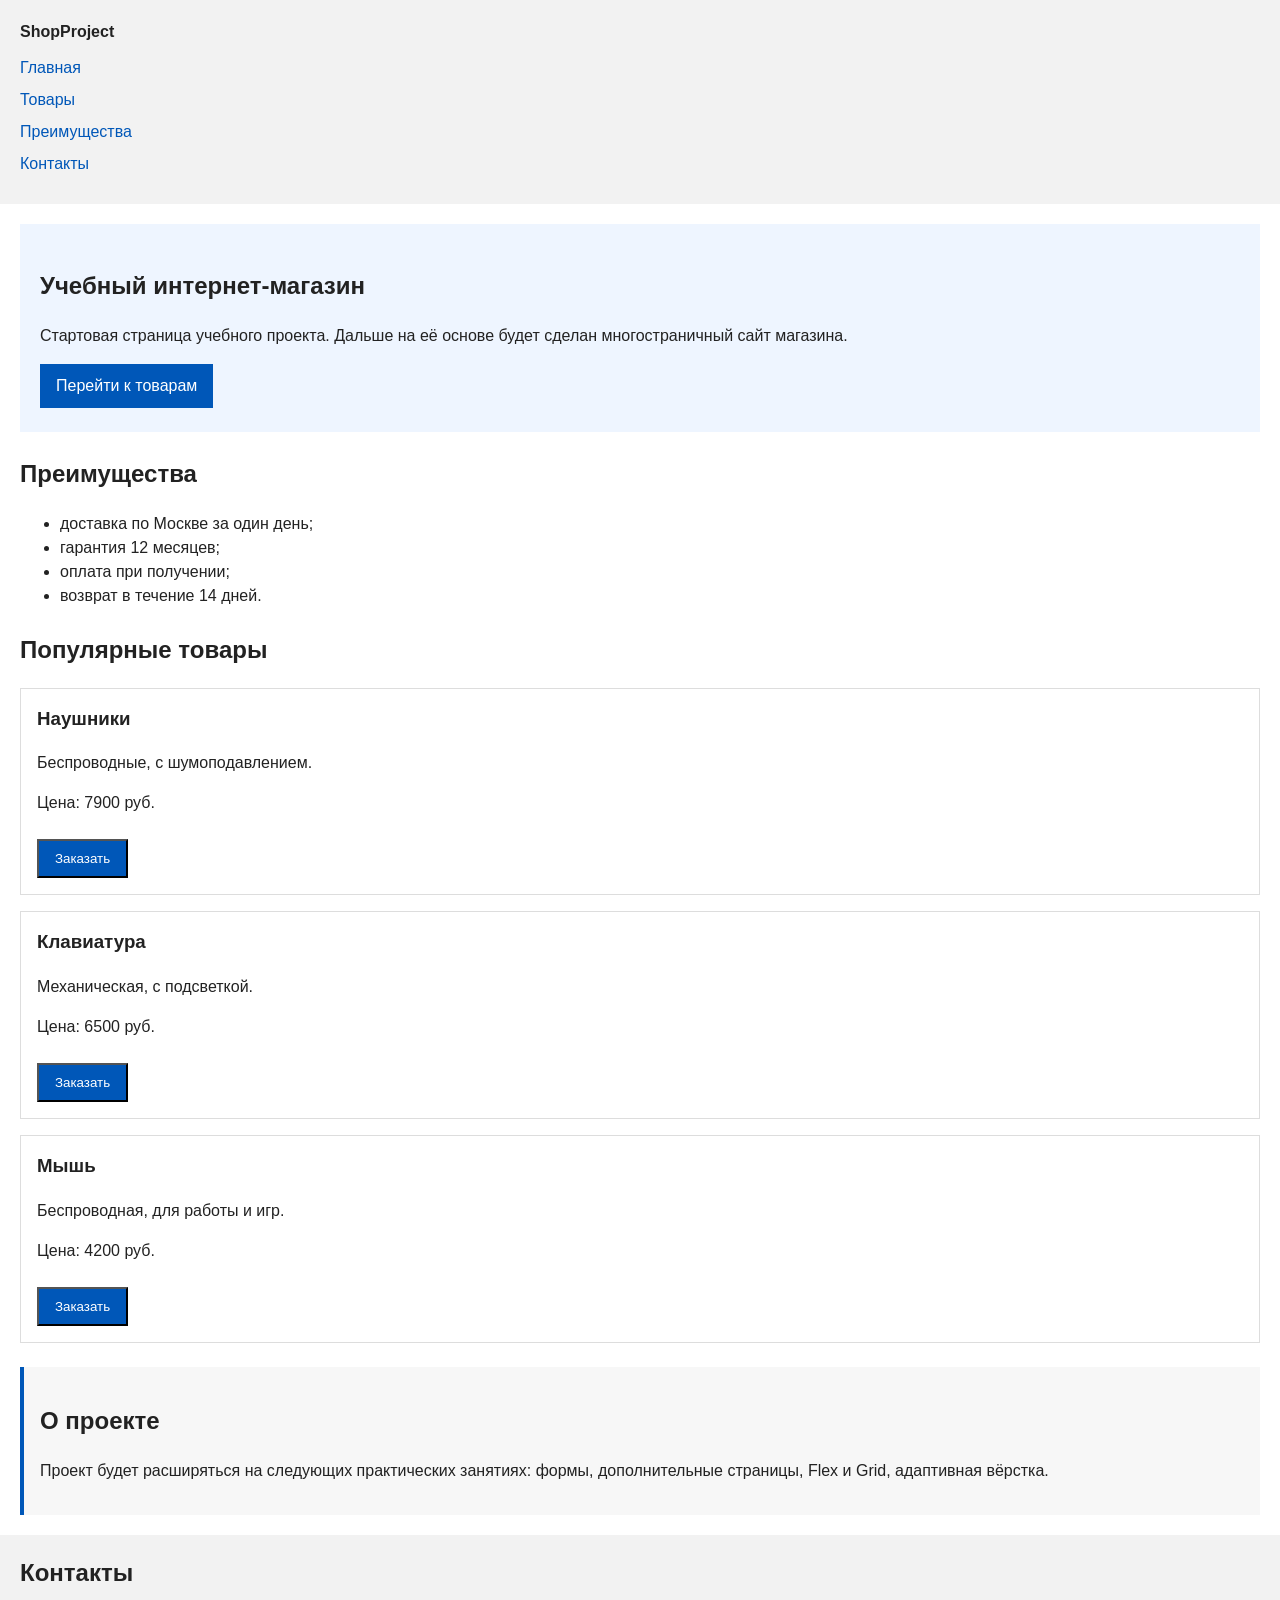
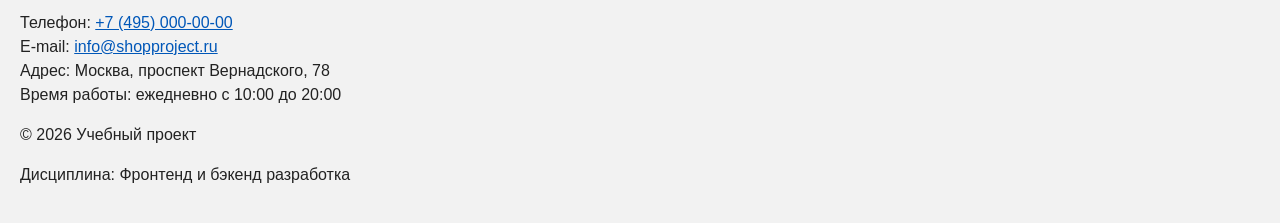
==== index.html @ 482c85f7 "feat: add contacts to footer" ====
<!DOCTYPE html>
<html lang="ru">
<head>
    <meta charset="UTF-8">
    <meta name="viewport" content="width=device-width, initial-scale=1.0">
    <title>Каталог товаров</title>
    <link rel="stylesheet" href="css/style.css">
    <script src="js/main.js" defer></script>
</head>
<body>
<header>
    <a class="logo" href="index.html">ShopProject</a>
    <nav>
        <ul class="nav-list">
            <li><a href="index.html">Главная</a></li>
            <li><a href="#popular">Товары</a></li>
            <li><a href="#advantages">Преимущества</a></li>
            <li><a href="#contacts">Контакты</a></li>
        </ul>
    </nav>
</header>

<main>
    <section class="hero">
        <h1>Учебный интернет-магазин</h1>
        <p>
            Стартовая страница учебного проекта. Дальше на её основе
            будет сделан многостраничный сайт магазина.
        </p>
        <a class="button" href="#popular">Перейти к товарам</a>
    </section>

    <section id="advantages">
        <h2>Преимущества</h2>
        <ul>
            <li>доставка по Москве за один день;</li>
            <li>гарантия 12 месяцев;</li>
            <li>оплата при получении;</li>
            <li>возврат в течение 14 дней.</li>
        </ul>
    </section>

    <section id="popular">
        <h2>Популярные товары</h2>

        <article class="product-card">
            <h3>Наушники</h3>
            <p>Беспроводные, с шумоподавлением.</p>
            <p>Цена: 7900 руб.</p>
            <button class="button product-card__button" type="button" data-product="Наушники">
                Заказать
            </button>
        </article>

        <article class="product-card">
            <h3>Клавиатура</h3>
            <p>Механическая, с подсветкой.</p>
            <p>Цена: 6500 руб.</p>
            <button class="button product-card__button" type="button" data-product="Клавиатура">
                Заказать
            </button>
        </article>

        <article class="product-card">
            <h3>Мышь</h3>
            <p>Беспроводная, для работы и игр.</p>
            <p>Цена: 4200 руб.</p>
            <button class="button product-card__button" type="button" data-product="Мышь">
                Заказать
            </button>
        </article>
    </section>

    <p class="success-message" id="success-message" hidden>
        Форма успешно отправлена!
    </p>

    <aside>
        <h2>О проекте</h2>
        <p>
            Проект будет расширяться на следующих практических занятиях:
            формы, дополнительные страницы, Flex и Grid, адаптивная вёрстка.
        </p>
    </aside>
</main>

<footer id="contacts">
    <h2>Контакты</h2>
    <ul class="contacts-list">
        <li>Телефон: <a href="tel:+74950000000">+7 (495) 000-00-00</a></li>
        <li>E-mail: <a href="mailto:info@shopproject.ru">info@shopproject.ru</a></li>
        <li>Адрес: Москва, проспект Вернадского, 78</li>
        <li>Время работы: ежедневно с 10:00 до 20:00</li>
    </ul>
    <p>&copy; 2026 Учебный проект</p>
    <p>Дисциплина: Фронтенд и бэкенд разработка</p>
</footer>

<dialog class="order-dialog" id="order-dialog" aria-labelledby="order-dialog-title">
    <h2 id="order-dialog-title">Оформление заявки</h2>
    <form class="order-form" id="order-form" action="#" method="post" novalidate>
        <input id="selected-product" name="selected-product" type="hidden">

        <div class="form-field">
            <label for="order-name">Имя</label>
            <input
                id="order-name"
                name="name"
                type="text"
                placeholder="Введите ваше имя"
                minlength="2"
                autocomplete="given-name"
                required
            >
        </div>

        <div class="form-field">
            <label for="order-email">E-mail</label>
            <input
                id="order-email"
                name="email"
                type="email"
                placeholder="example@mail.ru"
                autocomplete="email"
                required
            >
        </div>

        <div class="form-field">
            <label for="order-phone">Телефон</label>
            <input
                id="order-phone"
                name="phone"
                type="tel"
                inputmode="tel"
                placeholder="+7 (900) 000-00-00"
                pattern="^\+7 \(\d{3}\) \d{3}-\d{2}-\d{2}$"
                required
            >
            <small>Формат: +7 (900) 000-00-00</small>
        </div>

        <div class="form-field">
            <label for="order-date">Дата связи</label>
            <input id="order-date" name="date" type="date">
        </div>

        <div class="form-field">
            <label for="order-topic">Тема заявки</label>
            <select id="order-topic" name="topic" required>
                <option value="">Выберите тему</option>
                <option value="product">Заказ товара</option>
                <option value="consultation">Консультация</option>
                <option value="delivery">Доставка</option>
            </select>
        </div>

        <div class="form-field">
            <label for="order-comment">Комментарий</label>
            <textarea
                id="order-comment"
                name="comment"
                rows="4"
                placeholder="Укажите дополнительную информацию"
            ></textarea>
        </div>

        <div class="form-field form-field--checkbox">
            <label>
                <input id="order-agreement" name="agreement" type="checkbox" required>
                Я согласен на обработку данных
            </label>
        </div>

        <div class="form-actions">
            <button type="button" id="close-order-dialog">Закрыть</button>
            <button type="submit">Отправить заявку</button>
        </div>
    </form>
</dialog>
</body>
</html>
---- css/style.css ----
* {
    box-sizing: border-box;
}

body {
    margin: 0;
    font-family: Arial, sans-serif;
    line-height: 1.5;
    color: #222222;
}

header,
main,
footer {
    padding: 20px;
}

header {
    background-color: #f2f2f2;
}

footer {
    background-color: #f2f2f2;
}

.logo {
    font-weight: bold;
    text-decoration: none;
    color: #222222;
}

.nav-list {
    margin: 12px 0 0;
    padding: 0;
    list-style: none;
}

.nav-list li {
    margin-bottom: 8px;
}

.nav-list a {
    color: #0057b8;
    text-decoration: none;
}

.nav-list a:hover {
    text-decoration: underline;
}

.hero {
    margin-bottom: 24px;
    padding: 24px 20px;
    background-color: #eef5ff;
}

section {
    margin-bottom: 24px;
}

section h2 {
    margin-top: 0;
}

.product-card {
    margin-bottom: 16px;
    padding: 16px;
    border: 1px solid #dddddd;
}

.product-card h3 {
    margin-top: 0;
}

.button {
    display: inline-block;
    padding: 10px 16px;
    color: #ffffff;
    background-color: #0057b8;
    text-decoration: none;
}

.button:hover {
    background-color: #003f86;
}

aside {
    padding: 16px;
    border-left: 4px solid #0057b8;
    background-color: #f7f7f7;
}

.product-card__button {
    margin-top: 8px;
}

.order-dialog {
    width: min(100% - 32px, 560px);
    padding: 24px;
    border: none;
}

.order-dialog h2 {
    margin-top: 0;
}

.order-dialog::backdrop {
    background-color: rgba(0, 0, 0, 0.5);
}

.form-field {
    margin-bottom: 16px;
}

.form-field label {
    display: block;
    margin-bottom: 6px;
}

.form-field input,
.form-field select,
.form-field textarea {
    width: 100%;
    padding: 10px 12px;
    border: 1px solid #cccccc;
    font: inherit;
}

.form-field input[type="checkbox"] {
    width: auto;
}

.form-field small {
    display: block;
    margin-top: 4px;
    color: #666666;
}

.form-field input:focus-visible,
.form-field select:focus-visible,
.form-field textarea:focus-visible,
.form-actions button:focus-visible {
    outline: 2px solid #0057b8;
    outline-offset: 2px;
}

[aria-invalid="true"] {
    border-color: #b00020;
}

.form-actions {
    display: flex;
    gap: 12px;
    margin-top: 20px;
}

.form-actions button {
    padding: 10px 16px;
    font: inherit;
}

.success-message {
    margin-bottom: 24px;
    padding: 16px;
    border-left: 4px solid #168a2f;
    background-color: #eefaf0;
}

footer h2 {
    margin-top: 0;
}

.contacts-list {
    margin: 0 0 16px;
    padding: 0;
    list-style: none;
}

.contacts-list a {
    color: #0057b8;
}
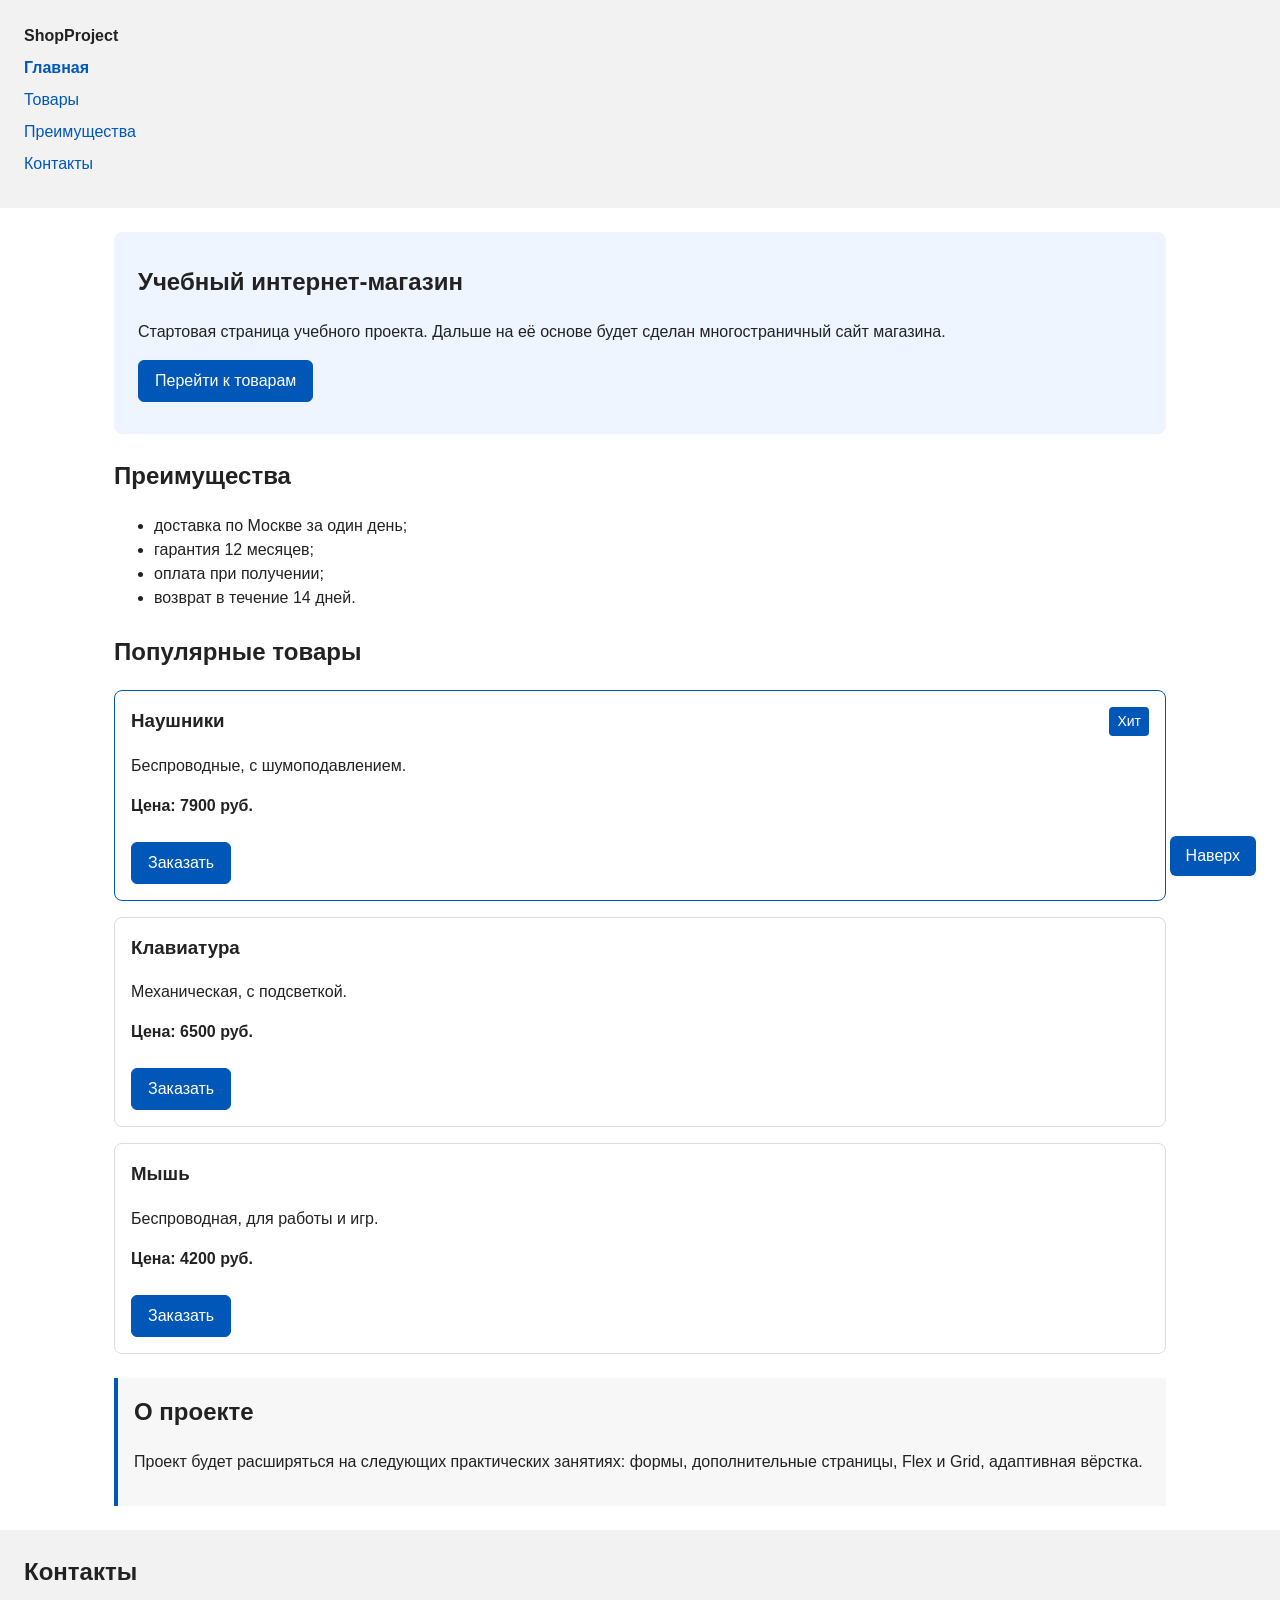
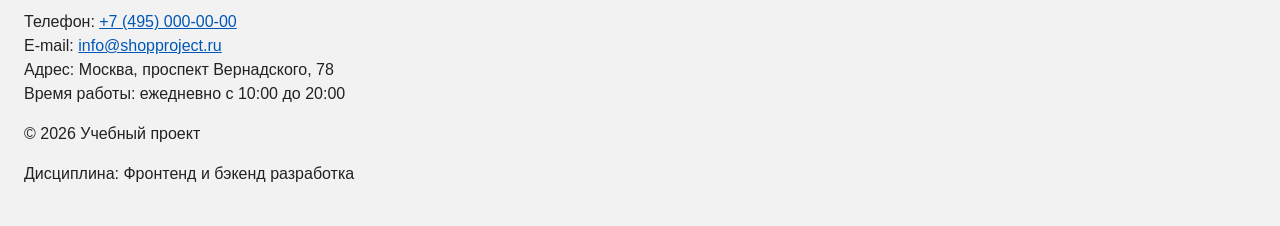
==== commit 7a2656a8: "feat: apply BEM naming and positioning" ====
--- a/index.html
+++ b/index.html
@@ -7,64 +7,67 @@
     <link rel="stylesheet" href="css/style.css">
     <script src="js/main.js" defer></script>
 </head>
-<body>
-<header>
-    <a class="logo" href="index.html">ShopProject</a>
-    <nav>
-        <ul class="nav-list">
-            <li><a href="index.html">Главная</a></li>
-            <li><a href="#popular">Товары</a></li>
-            <li><a href="#advantages">Преимущества</a></li>
-            <li><a href="#contacts">Контакты</a></li>
+<body id="top">
+<header class="site-header">
+    <a class="site-header__logo" href="index.html">ShopProject</a>
+    <nav class="site-nav" aria-label="Основная навигация">
+        <ul class="site-nav__list">
+            <li class="site-nav__item">
+                <a class="site-nav__link site-nav__link--active" href="index.html">Главная</a>
+            </li>
+            <li class="site-nav__item"><a class="site-nav__link" href="#popular">Товары</a></li>
+            <li class="site-nav__item"><a class="site-nav__link" href="#advantages">Преимущества</a></li>
+            <li class="site-nav__item"><a class="site-nav__link" href="#contacts">Контакты</a></li>
         </ul>
     </nav>
 </header>
 
-<main>
+<main class="page">
     <section class="hero">
-        <h1>Учебный интернет-магазин</h1>
-        <p>
+        <h1 class="hero__title">Учебный интернет-магазин</h1>
+        <p class="hero__text">
             Стартовая страница учебного проекта. Дальше на её основе
             будет сделан многостраничный сайт магазина.
         </p>
-        <a class="button" href="#popular">Перейти к товарам</a>
+        <a class="button hero__button" href="#popular">Перейти к товарам</a>
     </section>
 
-    <section id="advantages">
-        <h2>Преимущества</h2>
-        <ul>
-            <li>доставка по Москве за один день;</li>
-            <li>гарантия 12 месяцев;</li>
-            <li>оплата при получении;</li>
-            <li>возврат в течение 14 дней.</li>
+    <section class="advantages" id="advantages">
+        <h2 class="advantages__title">Преимущества</h2>
+        <ul class="advantages__list">
+            <li class="advantages__item">доставка по Москве за один день;</li>
+            <li class="advantages__item">гарантия 12 месяцев;</li>
+            <li class="advantages__item">оплата при получении;</li>
+            <li class="advantages__item">возврат в течение 14 дней.</li>
         </ul>
     </section>
 
-    <section id="popular">
-        <h2>Популярные товары</h2>
+    <section class="products" id="popular">
+        <h2 class="products__title">Популярные товары</h2>
 
-        <article class="product-card">
-            <h3>Наушники</h3>
-            <p>Беспроводные, с шумоподавлением.</p>
-            <p>Цена: 7900 руб.</p>
+        <article class="product-card product-card--hit">
+            <span class="product-card__badge">Хит</span>
+            <h3 class="product-card__title">Наушники</h3>
+            <p class="product-card__description">Беспроводные, с шумоподавлением.</p>
+            <p class="product-card__price">Цена: 7900 руб.</p>
             <button class="button product-card__button" type="button" data-product="Наушники">
                 Заказать
             </button>
         </article>
 
         <article class="product-card">
-            <h3>Клавиатура</h3>
-            <p>Механическая, с подсветкой.</p>
-            <p>Цена: 6500 руб.</p>
+            <h3 class="product-card__title">Клавиатура</h3>
+            <p class="product-card__description">Механическая, с подсветкой.</p>
+            <p class="product-card__price">Цена: 6500 руб.</p>
             <button class="button product-card__button" type="button" data-product="Клавиатура">
                 Заказать
             </button>
         </article>
 
         <article class="product-card">
-            <h3>Мышь</h3>
-            <p>Беспроводная, для работы и игр.</p>
-            <p>Цена: 4200 руб.</p>
+            <h3 class="product-card__title">Мышь</h3>
+            <p class="product-card__description">Беспроводная, для работы и игр.</p>
+            <p class="product-card__price">Цена: 4200 руб.</p>
             <button class="button product-card__button" type="button" data-product="Мышь">
                 Заказать
             </button>
@@ -75,35 +78,38 @@
         Форма успешно отправлена!
     </p>
 
-    <aside>
-        <h2>О проекте</h2>
-        <p>
+    <aside class="about">
+        <h2 class="about__title">О проекте</h2>
+        <p class="about__text">
             Проект будет расширяться на следующих практических занятиях:
             формы, дополнительные страницы, Flex и Grid, адаптивная вёрстка.
         </p>
     </aside>
 </main>
 
-<footer id="contacts">
-    <h2>Контакты</h2>
-    <ul class="contacts-list">
-        <li>Телефон: <a href="tel:+74950000000">+7 (495) 000-00-00</a></li>
-        <li>E-mail: <a href="mailto:info@shopproject.ru">info@shopproject.ru</a></li>
-        <li>Адрес: Москва, проспект Вернадского, 78</li>
-        <li>Время работы: ежедневно с 10:00 до 20:00</li>
+<footer class="site-footer" id="contacts">
+    <h2 class="site-footer__title">Контакты</h2>
+    <ul class="contacts">
+        <li class="contacts__item">Телефон: <a class="contacts__link" href="tel:+74950000000">+7 (495) 000-00-00</a></li>
+        <li class="contacts__item">E-mail: <a class="contacts__link" href="mailto:info@shopproject.ru">info@shopproject.ru</a></li>
+        <li class="contacts__item">Адрес: Москва, проспект Вернадского, 78</li>
+        <li class="contacts__item">Время работы: ежедневно с 10:00 до 20:00</li>
     </ul>
-    <p>&copy; 2026 Учебный проект</p>
-    <p>Дисциплина: Фронтенд и бэкенд разработка</p>
+    <p class="site-footer__text">&copy; 2026 Учебный проект</p>
+    <p class="site-footer__text">Дисциплина: Фронтенд и бэкенд разработка</p>
 </footer>
 
+<a class="scroll-top" href="#top" title="Наверх">Наверх</a>
+
 <dialog class="order-dialog" id="order-dialog" aria-labelledby="order-dialog-title">
-    <h2 id="order-dialog-title">Оформление заявки</h2>
+    <h2 class="order-dialog__title" id="order-dialog-title">Оформление заявки</h2>
     <form class="order-form" id="order-form" action="#" method="post" novalidate>
         <input id="selected-product" name="selected-product" type="hidden">
 
-        <div class="form-field">
-            <label for="order-name">Имя</label>
+        <div class="order-form__field">
+            <label class="order-form__label" for="order-name">Имя</label>
             <input
+                class="order-form__input"
                 id="order-name"
                 name="name"
                 type="text"
@@ -114,9 +120,10 @@
             >
         </div>
 
-        <div class="form-field">
-            <label for="order-email">E-mail</label>
+        <div class="order-form__field">
+            <label class="order-form__label" for="order-email">E-mail</label>
             <input
+                class="order-form__input"
                 id="order-email"
                 name="email"
                 type="email"
@@ -126,9 +133,10 @@
             >
         </div>
 
-        <div class="form-field">
-            <label for="order-phone">Телефон</label>
+        <div class="order-form__field">
+            <label class="order-form__label" for="order-phone">Телефон</label>
             <input
+                class="order-form__input"
                 id="order-phone"
                 name="phone"
                 type="tel"
@@ -137,17 +145,17 @@
                 pattern="^\+7 \(\d{3}\) \d{3}-\d{2}-\d{2}$"
                 required
             >
-            <small>Формат: +7 (900) 000-00-00</small>
+            <small class="order-form__hint">Формат: +7 (900) 000-00-00</small>
         </div>
 
-        <div class="form-field">
-            <label for="order-date">Дата связи</label>
-            <input id="order-date" name="date" type="date">
+        <div class="order-form__field">
+            <label class="order-form__label" for="order-date">Дата связи</label>
+            <input class="order-form__input" id="order-date" name="date" type="date">
         </div>
 
-        <div class="form-field">
-            <label for="order-topic">Тема заявки</label>
-            <select id="order-topic" name="topic" required>
+        <div class="order-form__field">
+            <label class="order-form__label" for="order-topic">Тема заявки</label>
+            <select class="order-form__select" id="order-topic" name="topic" required>
                 <option value="">Выберите тему</option>
                 <option value="product">Заказ товара</option>
                 <option value="consultation">Консультация</option>
@@ -155,9 +163,10 @@
             </select>
         </div>
 
-        <div class="form-field">
-            <label for="order-comment">Комментарий</label>
+        <div class="order-form__field">
+            <label class="order-form__label" for="order-comment">Комментарий</label>
             <textarea
+                class="order-form__textarea"
                 id="order-comment"
                 name="comment"
                 rows="4"
@@ -165,16 +174,16 @@
             ></textarea>
         </div>
 
-        <div class="form-field form-field--checkbox">
-            <label>
-                <input id="order-agreement" name="agreement" type="checkbox" required>
+        <div class="order-form__field order-form__field--checkbox">
+            <label class="order-form__label">
+                <input class="order-form__checkbox" id="order-agreement" name="agreement" type="checkbox" required>
                 Я согласен на обработку данных
             </label>
         </div>
 
-        <div class="form-actions">
-            <button type="button" id="close-order-dialog">Закрыть</button>
-            <button type="submit">Отправить заявку</button>
+        <div class="order-form__actions">
+            <button class="button button--secondary" type="button" id="close-order-dialog">Закрыть</button>
+            <button class="button" type="submit">Отправить заявку</button>
         </div>
     </form>
 </dialog>
--- a/css/style.css
+++ b/css/style.css
@@ -1,3 +1,40 @@
+/* ===============================
+   1. Переменные проекта
+   =============================== */
+:root {
+    --color-bg: #ffffff;
+    --color-text: #222222;
+    --color-muted: #666666;
+    --color-primary: #0057b8;
+    --color-primary-dark: #003f86;
+    --color-border: #cccccc;
+    --color-border-light: #dddddd;
+    --color-surface: #f2f2f2;
+    --color-surface-alt: #f7f7f7;
+    --color-surface-accent: #eef5ff;
+    --color-danger: #b00020;
+    --color-success: #168a2f;
+    --color-success-bg: #eefaf0;
+    --color-white: #ffffff;
+
+    --space-xs: 4px;
+    --space-sm: 8px;
+    --space-md: 16px;
+    --space-lg: 24px;
+    --space-xl: 32px;
+
+    --radius-sm: 4px;
+    --radius-md: 6px;
+    --radius-lg: 8px;
+
+    --container-width: 1100px;
+    --z-badge: 1;
+    --z-scroll-top: 10;
+}
+
+/* ===============================
+   2. Базовые стили
+   =============================== */
 * {
     box-sizing: border-box;
 }
@@ -6,101 +43,228 @@
     margin: 0;
     font-family: Arial, sans-serif;
     line-height: 1.5;
-    color: #222222;
-}
-
-header,
-main,
-footer {
-    padding: 20px;
-}
-
-header {
-    background-color: #f2f2f2;
-}
-
-footer {
-    background-color: #f2f2f2;
-}
-
-.logo {
+    color: var(--color-text);
+    background-color: var(--color-bg);
+}
+
+a {
+    color: var(--color-primary);
+}
+
+a:hover {
+    color: var(--color-primary-dark);
+}
+
+a:focus-visible,
+button:focus-visible {
+    outline: 2px solid var(--color-primary);
+    outline-offset: 3px;
+}
+
+/* ===============================
+   3. Кнопки
+   =============================== */
+.button {
+    display: inline-block;
+    padding: var(--space-sm) var(--space-md);
+    color: var(--color-white);
+    background-color: var(--color-primary);
+    border: 1px solid var(--color-primary);
+    border-radius: var(--radius-md);
+    font: inherit;
+    text-decoration: none;
+    cursor: pointer;
+}
+
+.button:hover {
+    color: var(--color-white);
+    background-color: var(--color-primary-dark);
+    border-color: var(--color-primary-dark);
+}
+
+.button:disabled,
+.button--disabled {
+    opacity: 0.6;
+    cursor: not-allowed;
+}
+
+.button--secondary {
+    color: var(--color-text);
+    background-color: var(--color-white);
+    border-color: var(--color-border);
+}
+
+.button--secondary:hover {
+    color: var(--color-text);
+    background-color: var(--color-surface);
+    border-color: var(--color-primary);
+}
+
+/* ===============================
+   4. Шапка и навигация
+   =============================== */
+.site-header {
+    padding: var(--space-lg);
+    background-color: var(--color-surface);
+}
+
+.site-header__logo {
     font-weight: bold;
     text-decoration: none;
-    color: #222222;
-}
-
-.nav-list {
-    margin: 12px 0 0;
+    color: var(--color-text);
+}
+
+.site-nav__list {
+    margin: var(--space-sm) 0 0;
     padding: 0;
     list-style: none;
 }
 
-.nav-list li {
-    margin-bottom: 8px;
-}
-
-.nav-list a {
-    color: #0057b8;
+.site-nav__item {
+    margin-bottom: var(--space-sm);
+}
+
+.site-nav__link {
     text-decoration: none;
 }
 
-.nav-list a:hover {
+.site-nav__link:hover {
     text-decoration: underline;
 }
 
+.site-nav__link--active {
+    font-weight: bold;
+}
+
+/* ===============================
+   5. Основное содержимое
+   =============================== */
+.page {
+    max-width: var(--container-width);
+    margin: 0 auto;
+    padding: var(--space-lg);
+}
+
 .hero {
-    margin-bottom: 24px;
-    padding: 24px 20px;
-    background-color: #eef5ff;
-}
-
-section {
-    margin-bottom: 24px;
-}
-
-section h2 {
-    margin-top: 0;
-}
-
+    margin-bottom: var(--space-lg);
+    padding: var(--space-xl) var(--space-lg);
+    background-color: var(--color-surface-accent);
+    border-radius: var(--radius-lg);
+}
+
+.hero__title {
+    margin-top: 0;
+}
+
+.advantages,
+.products {
+    margin-bottom: var(--space-lg);
+}
+
+.advantages__title,
+.products__title {
+    margin-top: 0;
+}
+
+.about {
+    padding: var(--space-md);
+    border-left: 4px solid var(--color-primary);
+    background-color: var(--color-surface-alt);
+}
+
+.about__title {
+    margin-top: 0;
+}
+
+/* ===============================
+   6. Карточки товаров
+   =============================== */
 .product-card {
-    margin-bottom: 16px;
-    padding: 16px;
-    border: 1px solid #dddddd;
-}
-
-.product-card h3 {
-    margin-top: 0;
-}
-
-.button {
-    display: inline-block;
-    padding: 10px 16px;
-    color: #ffffff;
-    background-color: #0057b8;
+    position: relative;
+    margin-bottom: var(--space-md);
+    padding: var(--space-md);
+    border: 1px solid var(--color-border-light);
+    border-radius: var(--radius-lg);
+}
+
+.product-card:hover {
+    border-color: var(--color-primary);
+}
+
+.product-card__badge {
+    position: absolute;
+    top: var(--space-md);
+    right: var(--space-md);
+    z-index: var(--z-badge);
+    padding: var(--space-xs) var(--space-sm);
+    color: var(--color-white);
+    background-color: var(--color-primary);
+    border-radius: var(--radius-sm);
+    font-size: 14px;
+}
+
+.product-card--hit {
+    border-color: var(--color-primary);
+}
+
+.product-card__title {
+    margin-top: 0;
+}
+
+.product-card__price {
+    font-weight: bold;
+}
+
+.product-card__button {
+    margin-top: var(--space-sm);
+}
+
+/* ===============================
+   7. Подвал и кнопка «Наверх»
+   =============================== */
+.site-footer {
+    padding: var(--space-lg);
+    background-color: var(--color-surface);
+}
+
+.site-footer__title {
+    margin-top: 0;
+}
+
+.contacts {
+    margin: 0 0 var(--space-md);
+    padding: 0;
+    list-style: none;
+}
+
+.scroll-top {
+    position: fixed;
+    right: var(--space-lg);
+    bottom: var(--space-lg);
+    z-index: var(--z-scroll-top);
+    padding: var(--space-sm) var(--space-md);
+    color: var(--color-white);
+    background-color: var(--color-primary);
+    border-radius: var(--radius-md);
     text-decoration: none;
 }
 
-.button:hover {
-    background-color: #003f86;
-}
-
-aside {
-    padding: 16px;
-    border-left: 4px solid #0057b8;
-    background-color: #f7f7f7;
-}
-
-.product-card__button {
-    margin-top: 8px;
-}
-
+.scroll-top:hover {
+    color: var(--color-white);
+    background-color: var(--color-primary-dark);
+}
+
+/* ===============================
+   8. Форма и модальное окно
+   =============================== */
 .order-dialog {
     width: min(100% - 32px, 560px);
-    padding: 24px;
+    padding: var(--space-lg);
     border: none;
-}
-
-.order-dialog h2 {
+    border-radius: var(--radius-lg);
+}
+
+.order-dialog__title {
     margin-top: 0;
 }
 
@@ -108,74 +272,75 @@
     background-color: rgba(0, 0, 0, 0.5);
 }
 
-.form-field {
-    margin-bottom: 16px;
-}
-
-.form-field label {
+.order-form__field {
+    margin-bottom: var(--space-md);
+}
+
+.order-form__label {
     display: block;
-    margin-bottom: 6px;
-}
-
-.form-field input,
-.form-field select,
-.form-field textarea {
+    margin-bottom: var(--space-xs);
+}
+
+.order-form__input,
+.order-form__select,
+.order-form__textarea {
     width: 100%;
-    padding: 10px 12px;
-    border: 1px solid #cccccc;
+    padding: var(--space-sm) var(--space-md);
+    border: 1px solid var(--color-border);
+    border-radius: var(--radius-sm);
     font: inherit;
 }
 
-.form-field input[type="checkbox"] {
-    width: auto;
-}
-
-.form-field small {
+.order-form__input:hover,
+.order-form__select:hover,
+.order-form__textarea:hover {
+    border-color: var(--color-primary);
+}
+
+.order-form__input:focus-visible,
+.order-form__select:focus-visible,
+.order-form__textarea:focus-visible {
+    outline: 2px solid var(--color-primary);
+    outline-offset: 3px;
+}
+
+.order-form__input:disabled,
+.order-form__select:disabled,
+.order-form__textarea:disabled {
+    opacity: 0.6;
+    cursor: not-allowed;
+}
+
+.order-form__field--checkbox .order-form__label {
+    display: flex;
+    gap: var(--space-sm);
+    align-items: center;
+    margin-bottom: 0;
+}
+
+.order-form__checkbox {
+    margin: 0;
+}
+
+.order-form__hint {
     display: block;
-    margin-top: 4px;
-    color: #666666;
-}
-
-.form-field input:focus-visible,
-.form-field select:focus-visible,
-.form-field textarea:focus-visible,
-.form-actions button:focus-visible {
-    outline: 2px solid #0057b8;
-    outline-offset: 2px;
+    margin-top: var(--space-xs);
+    color: var(--color-muted);
 }
 
 [aria-invalid="true"] {
-    border-color: #b00020;
-}
-
-.form-actions {
+    border-color: var(--color-danger);
+}
+
+.order-form__actions {
     display: flex;
-    gap: 12px;
-    margin-top: 20px;
-}
-
-.form-actions button {
-    padding: 10px 16px;
-    font: inherit;
+    gap: var(--space-sm);
+    margin-top: var(--space-lg);
 }
 
 .success-message {
-    margin-bottom: 24px;
-    padding: 16px;
-    border-left: 4px solid #168a2f;
-    background-color: #eefaf0;
-}
-
-footer h2 {
-    margin-top: 0;
-}
-
-.contacts-list {
-    margin: 0 0 16px;
-    padding: 0;
-    list-style: none;
-}
-
-.contacts-list a {
-    color: #0057b8;
-}
+    margin-bottom: var(--space-lg);
+    padding: var(--space-md);
+    border-left: 4px solid var(--color-success);
+    background-color: var(--color-success-bg);
+}
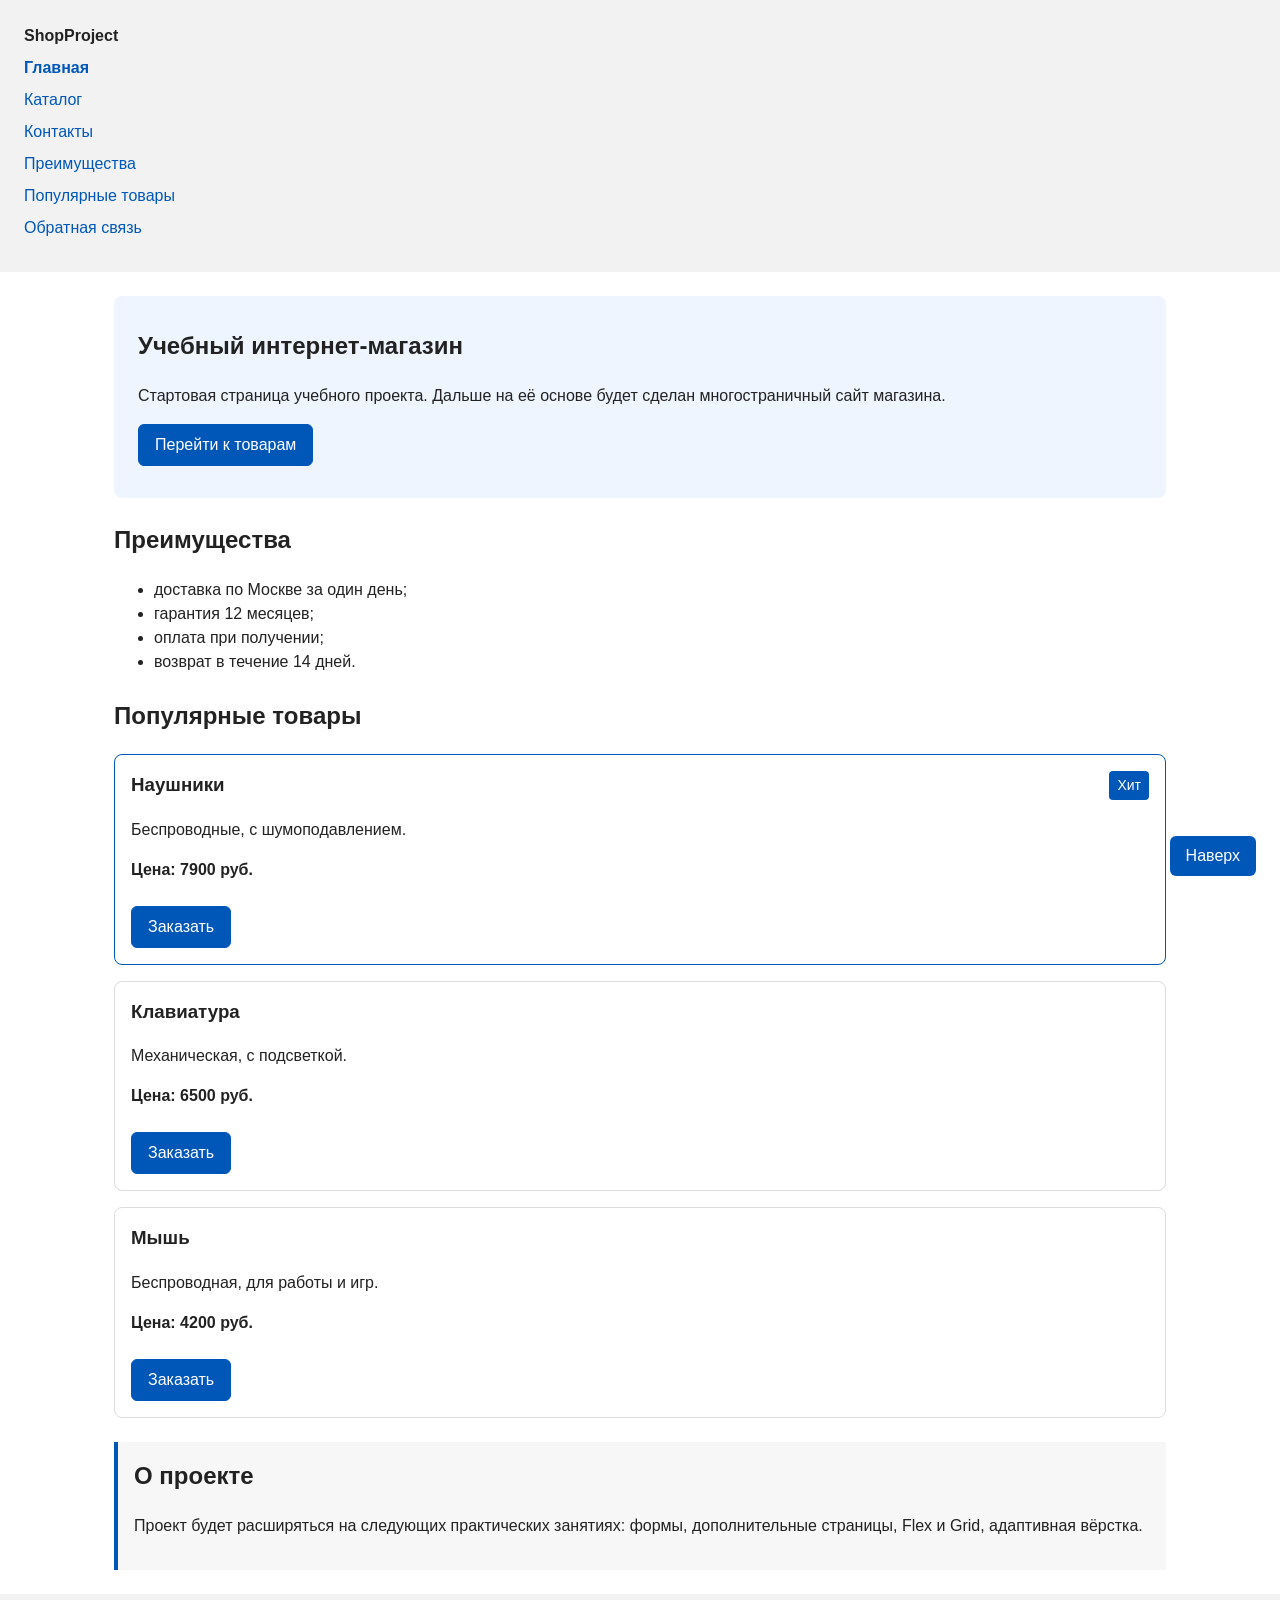
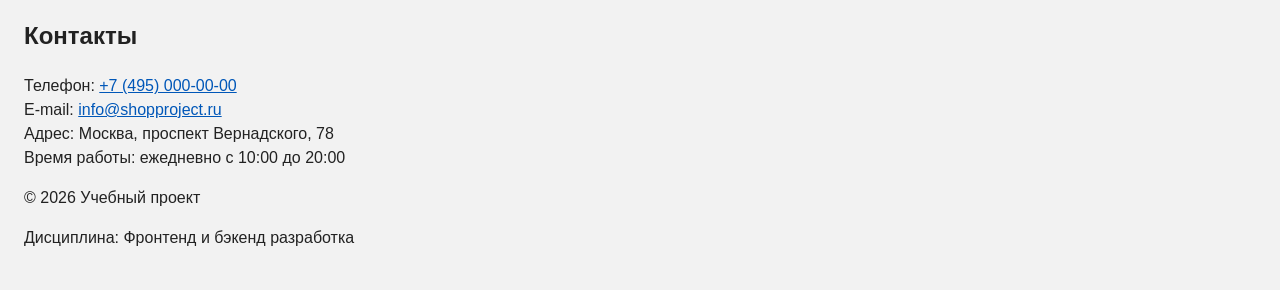
==== commit 30de8733: "feat: add multi-page structure navigation and anchors" ====
--- a/index.html
+++ b/index.html
@@ -3,7 +3,8 @@
 <head>
     <meta charset="UTF-8">
     <meta name="viewport" content="width=device-width, initial-scale=1.0">
-    <title>Каталог товаров</title>
+    <meta name="description" content="Главная страница учебного интернет-магазина: популярные товары, преимущества и заявка.">
+    <title>Главная - Учебный интернет-магазин</title>
     <link rel="stylesheet" href="css/style.css">
     <script src="js/main.js" defer></script>
 </head>
@@ -15,9 +16,11 @@
             <li class="site-nav__item">
                 <a class="site-nav__link site-nav__link--active" href="index.html">Главная</a>
             </li>
-            <li class="site-nav__item"><a class="site-nav__link" href="#popular">Товары</a></li>
-            <li class="site-nav__item"><a class="site-nav__link" href="#advantages">Преимущества</a></li>
-            <li class="site-nav__item"><a class="site-nav__link" href="#contacts">Контакты</a></li>
+            <li class="site-nav__item"><a class="site-nav__link" href="catalog.html">Каталог</a></li>
+            <li class="site-nav__item"><a class="site-nav__link" href="contacts.html">Контакты</a></li>
+            <li class="site-nav__item"><a class="site-nav__link" href="index.html#advantages">Преимущества</a></li>
+            <li class="site-nav__item"><a class="site-nav__link" href="index.html#popular">Популярные товары</a></li>
+            <li class="site-nav__item"><a class="site-nav__link" href="index.html#contacts">Обратная связь</a></li>
         </ul>
     </nav>
 </header>
--- a/css/style.css
+++ b/css/style.css
@@ -39,6 +39,10 @@
     box-sizing: border-box;
 }
 
+html {
+    scroll-behavior: smooth;
+}
+
 body {
     margin: 0;
     font-family: Arial, sans-serif;
@@ -61,6 +65,12 @@
     outline-offset: 3px;
 }
 
+section:target,
+.site-footer:target {
+    outline: 2px dashed var(--color-primary);
+    outline-offset: 4px;
+}
+
 /* ===============================
    3. Кнопки
    =============================== */
@@ -145,6 +155,17 @@
     padding: var(--space-lg);
 }
 
+.breadcrumbs {
+    margin-bottom: var(--space-md);
+    font-size: 14px;
+    color: var(--color-muted);
+}
+
+.breadcrumbs__current::before {
+    content: " / ";
+    color: var(--color-muted);
+}
+
 .hero {
     margin-bottom: var(--space-lg);
     padding: var(--space-xl) var(--space-lg);
@@ -157,12 +178,18 @@
 }
 
 .advantages,
-.products {
+.products,
+.catalog,
+.contacts-info,
+.feedback {
     margin-bottom: var(--space-lg);
 }
 
 .advantages__title,
-.products__title {
+.products__title,
+.catalog__title,
+.contacts-info__title,
+.feedback__title {
     margin-top: 0;
 }
 
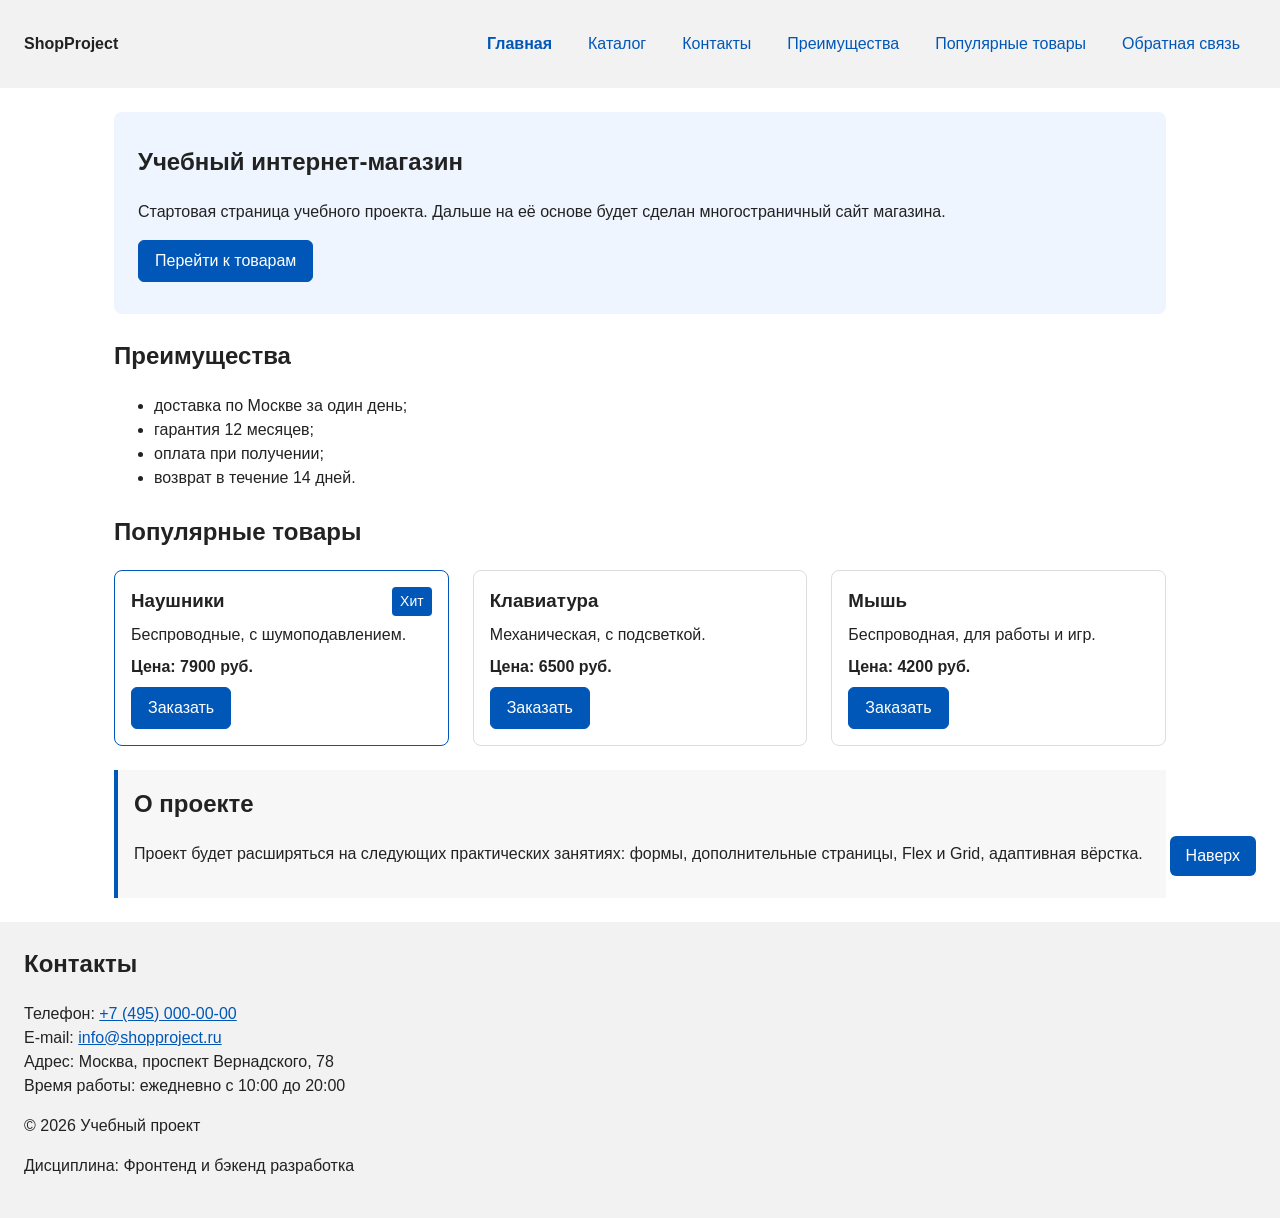
==== commit 52058b08: "feat: add flex navigation and grid catalog layout" ====
--- a/index.html
+++ b/index.html
@@ -48,33 +48,37 @@
     <section class="products" id="popular">
         <h2 class="products__title">Популярные товары</h2>
 
-        <article class="product-card product-card--hit">
-            <span class="product-card__badge">Хит</span>
-            <h3 class="product-card__title">Наушники</h3>
-            <p class="product-card__description">Беспроводные, с шумоподавлением.</p>
-            <p class="product-card__price">Цена: 7900 руб.</p>
-            <button class="button product-card__button" type="button" data-product="Наушники">
-                Заказать
-            </button>
-        </article>
+        <div class="products-grid">
+            <article class="product-card product-card--hit">
+                <span class="product-card__badge">Хит</span>
+                <h3 class="product-card__title">Наушники</h3>
+                <p class="product-card__description">Беспроводные, с шумоподавлением.</p>
+                <p class="product-card__price">Цена: 7900 руб.</p>
+                <button class="button product-card__button" type="button" data-product="Наушники">
+                    Заказать
+                </button>
+            </article>
 
-        <article class="product-card">
-            <h3 class="product-card__title">Клавиатура</h3>
-            <p class="product-card__description">Механическая, с подсветкой.</p>
-            <p class="product-card__price">Цена: 6500 руб.</p>
-            <button class="button product-card__button" type="button" data-product="Клавиатура">
-                Заказать
-            </button>
-        </article>
+            <article class="product-card">
+                <h3 class="product-card__title">Клавиатура</h3>
+                <p class="product-card__description">Механическая, с подсветкой.</p>
+                <p class="product-card__price">Цена: 6500 руб.</p>
+                <button class="button product-card__button" type="button" data-product="Клавиатура">
+                    Заказать
+                </button>
+            </article>
 
-        <article class="product-card">
-            <h3 class="product-card__title">Мышь</h3>
-            <p class="product-card__description">Беспроводная, для работы и игр.</p>
-            <p class="product-card__price">Цена: 4200 руб.</p>
-            <button class="button product-card__button" type="button" data-product="Мышь">
-                Заказать
-            </button>
-        </article>
+            <article class="product-card">
+                <h3 class="product-card__title">Мышь</h3>
+                <p class="product-card__description">Беспроводная, для работы и игр.</p>
+                <p class="product-card__price">Цена: 4200 руб.</p>
+                <button class="button product-card__button" type="button" data-product="Мышь">
+                    Заказать
+                </button>
+            </article>
+    
+        </div>
+
     </section>
 
     <p class="success-message" id="success-message" hidden>
--- a/css/style.css
+++ b/css/style.css
@@ -114,6 +114,11 @@
    4. Шапка и навигация
    =============================== */
 .site-header {
+    display: flex;
+    flex-wrap: wrap;
+    justify-content: space-between;
+    align-items: center;
+    gap: var(--space-md);
     padding: var(--space-lg);
     background-color: var(--color-surface);
 }
@@ -125,21 +130,25 @@
 }
 
 .site-nav__list {
-    margin: var(--space-sm) 0 0;
+    display: flex;
+    flex-wrap: wrap;
+    align-items: center;
+    gap: var(--space-xs);
+    margin: 0;
     padding: 0;
     list-style: none;
 }
 
-.site-nav__item {
-    margin-bottom: var(--space-sm);
-}
-
 .site-nav__link {
+    display: inline-block;
+    padding: var(--space-sm) var(--space-md);
+    border-radius: var(--radius-sm);
     text-decoration: none;
 }
 
 .site-nav__link:hover {
-    text-decoration: underline;
+    color: var(--color-white);
+    background-color: var(--color-primary);
 }
 
 .site-nav__link--active {
@@ -206,9 +215,17 @@
 /* ===============================
    6. Карточки товаров
    =============================== */
+.products-grid {
+    display: grid;
+    grid-template-columns: repeat(auto-fit, minmax(240px, 1fr));
+    gap: var(--space-lg);
+}
+
 .product-card {
     position: relative;
-    margin-bottom: var(--space-md);
+    display: flex;
+    flex-direction: column;
+    gap: var(--space-sm);
     padding: var(--space-md);
     border: 1px solid var(--color-border-light);
     border-radius: var(--radius-lg);
@@ -234,8 +251,10 @@
     border-color: var(--color-primary);
 }
 
-.product-card__title {
-    margin-top: 0;
+.product-card__title,
+.product-card__description,
+.product-card__price {
+    margin: 0;
 }
 
 .product-card__price {
@@ -243,11 +262,70 @@
 }
 
 .product-card__button {
-    margin-top: var(--space-sm);
-}
-
-/* ===============================
-   7. Подвал и кнопка «Наверх»
+    margin-top: auto;
+    align-self: flex-start;
+}
+
+/* ===============================
+   7. Каталог и фильтры
+   =============================== */
+.catalog-layout {
+    display: grid;
+    grid-template-columns: 260px 1fr;
+    grid-template-areas: "filters products";
+    gap: var(--space-lg);
+    margin-bottom: var(--space-lg);
+}
+
+.catalog-layout__filters {
+    grid-area: filters;
+    padding: var(--space-md);
+    border: 1px solid var(--color-border-light);
+    border-radius: var(--radius-lg);
+    background-color: var(--color-surface-alt);
+}
+
+.catalog-layout__products {
+    grid-area: products;
+}
+
+.filters {
+    display: grid;
+    gap: var(--space-md);
+}
+
+.filters__title {
+    margin-top: 0;
+}
+
+.filters__group {
+    margin: 0;
+    padding: var(--space-md);
+    border: 1px solid var(--color-border);
+    border-radius: var(--radius-sm);
+}
+
+.filters__legend {
+    font-weight: bold;
+}
+
+.filters__option,
+.filters__label {
+    display: block;
+    margin-bottom: var(--space-sm);
+}
+
+.filters__input {
+    width: 100%;
+    margin-bottom: var(--space-sm);
+    padding: var(--space-sm);
+    border: 1px solid var(--color-border);
+    border-radius: var(--radius-sm);
+    font: inherit;
+}
+
+/* ===============================
+   8. Подвал и кнопка «Наверх»
    =============================== */
 .site-footer {
     padding: var(--space-lg);
@@ -282,7 +360,7 @@
 }
 
 /* ===============================
-   8. Форма и модальное окно
+   9. Форма и модальное окно
    =============================== */
 .order-dialog {
     width: min(100% - 32px, 560px);
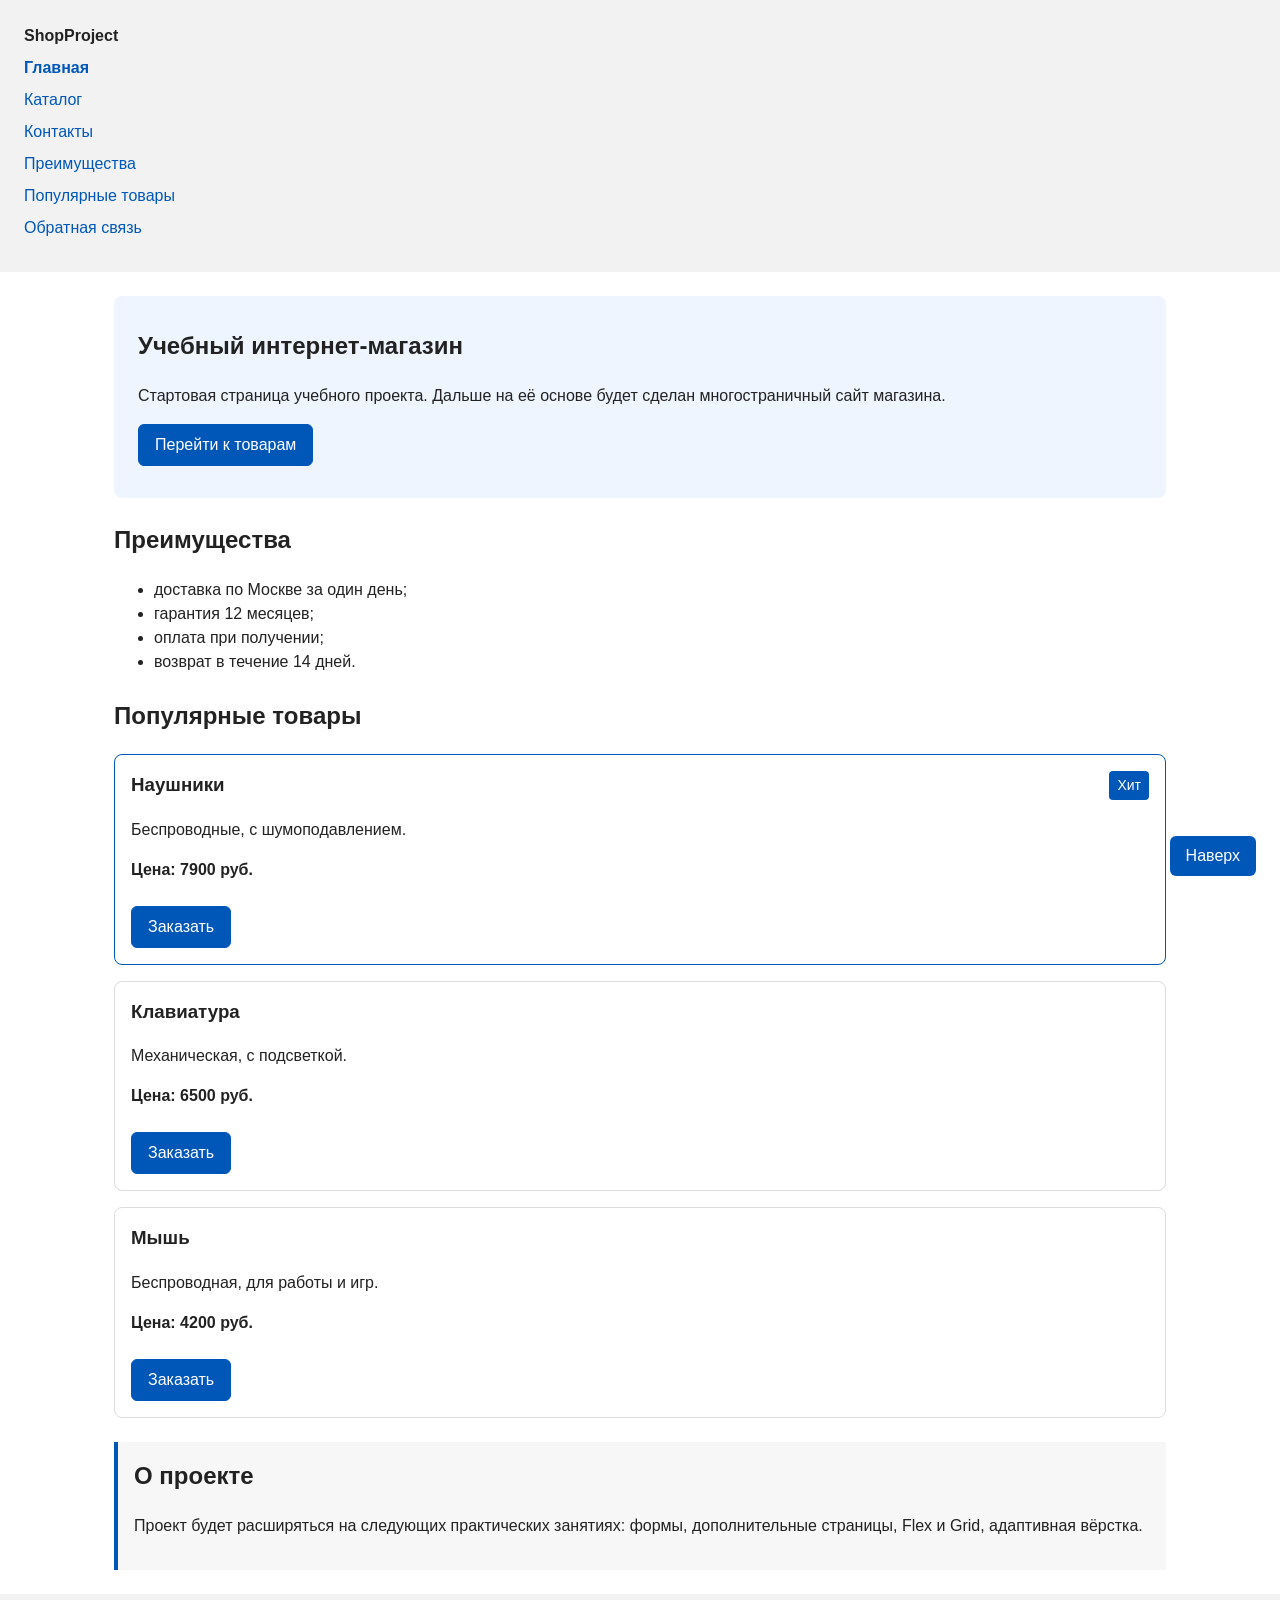
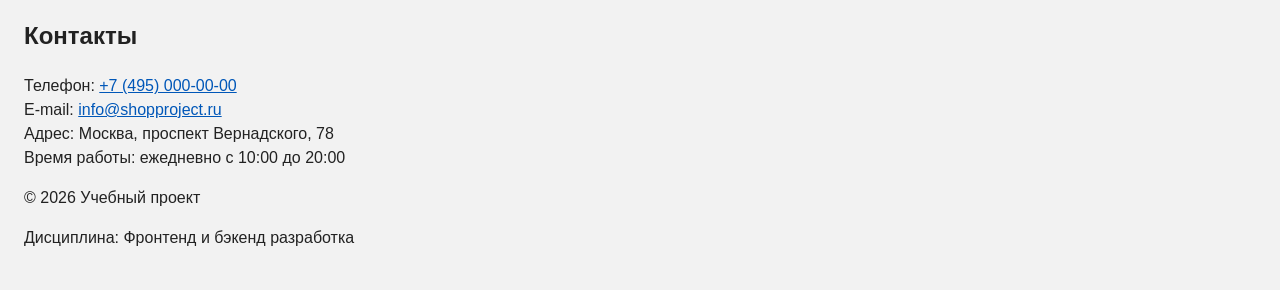
==== commit d938cde0: "Merge pull request #7 from nb-322/feature/multi-page-navigation feat: add multi-page structure navig" ====
--- a/index.html
+++ b/index.html
@@ -48,37 +48,33 @@
     <section class="products" id="popular">
         <h2 class="products__title">Популярные товары</h2>
 
-        <div class="products-grid">
-            <article class="product-card product-card--hit">
-                <span class="product-card__badge">Хит</span>
-                <h3 class="product-card__title">Наушники</h3>
-                <p class="product-card__description">Беспроводные, с шумоподавлением.</p>
-                <p class="product-card__price">Цена: 7900 руб.</p>
-                <button class="button product-card__button" type="button" data-product="Наушники">
-                    Заказать
-                </button>
-            </article>
+        <article class="product-card product-card--hit">
+            <span class="product-card__badge">Хит</span>
+            <h3 class="product-card__title">Наушники</h3>
+            <p class="product-card__description">Беспроводные, с шумоподавлением.</p>
+            <p class="product-card__price">Цена: 7900 руб.</p>
+            <button class="button product-card__button" type="button" data-product="Наушники">
+                Заказать
+            </button>
+        </article>
 
-            <article class="product-card">
-                <h3 class="product-card__title">Клавиатура</h3>
-                <p class="product-card__description">Механическая, с подсветкой.</p>
-                <p class="product-card__price">Цена: 6500 руб.</p>
-                <button class="button product-card__button" type="button" data-product="Клавиатура">
-                    Заказать
-                </button>
-            </article>
+        <article class="product-card">
+            <h3 class="product-card__title">Клавиатура</h3>
+            <p class="product-card__description">Механическая, с подсветкой.</p>
+            <p class="product-card__price">Цена: 6500 руб.</p>
+            <button class="button product-card__button" type="button" data-product="Клавиатура">
+                Заказать
+            </button>
+        </article>
 
-            <article class="product-card">
-                <h3 class="product-card__title">Мышь</h3>
-                <p class="product-card__description">Беспроводная, для работы и игр.</p>
-                <p class="product-card__price">Цена: 4200 руб.</p>
-                <button class="button product-card__button" type="button" data-product="Мышь">
-                    Заказать
-                </button>
-            </article>
-    
-        </div>
-
+        <article class="product-card">
+            <h3 class="product-card__title">Мышь</h3>
+            <p class="product-card__description">Беспроводная, для работы и игр.</p>
+            <p class="product-card__price">Цена: 4200 руб.</p>
+            <button class="button product-card__button" type="button" data-product="Мышь">
+                Заказать
+            </button>
+        </article>
     </section>
 
     <p class="success-message" id="success-message" hidden>
--- a/css/style.css
+++ b/css/style.css
@@ -114,11 +114,6 @@
    4. Шапка и навигация
    =============================== */
 .site-header {
-    display: flex;
-    flex-wrap: wrap;
-    justify-content: space-between;
-    align-items: center;
-    gap: var(--space-md);
     padding: var(--space-lg);
     background-color: var(--color-surface);
 }
@@ -130,25 +125,21 @@
 }
 
 .site-nav__list {
-    display: flex;
-    flex-wrap: wrap;
-    align-items: center;
-    gap: var(--space-xs);
-    margin: 0;
+    margin: var(--space-sm) 0 0;
     padding: 0;
     list-style: none;
 }
 
+.site-nav__item {
+    margin-bottom: var(--space-sm);
+}
+
 .site-nav__link {
-    display: inline-block;
-    padding: var(--space-sm) var(--space-md);
-    border-radius: var(--radius-sm);
     text-decoration: none;
 }
 
 .site-nav__link:hover {
-    color: var(--color-white);
-    background-color: var(--color-primary);
+    text-decoration: underline;
 }
 
 .site-nav__link--active {
@@ -215,17 +206,9 @@
 /* ===============================
    6. Карточки товаров
    =============================== */
-.products-grid {
-    display: grid;
-    grid-template-columns: repeat(auto-fit, minmax(240px, 1fr));
-    gap: var(--space-lg);
-}
-
 .product-card {
     position: relative;
-    display: flex;
-    flex-direction: column;
-    gap: var(--space-sm);
+    margin-bottom: var(--space-md);
     padding: var(--space-md);
     border: 1px solid var(--color-border-light);
     border-radius: var(--radius-lg);
@@ -251,10 +234,8 @@
     border-color: var(--color-primary);
 }
 
-.product-card__title,
-.product-card__description,
-.product-card__price {
-    margin: 0;
+.product-card__title {
+    margin-top: 0;
 }
 
 .product-card__price {
@@ -262,70 +243,11 @@
 }
 
 .product-card__button {
-    margin-top: auto;
-    align-self: flex-start;
-}
-
-/* ===============================
-   7. Каталог и фильтры
-   =============================== */
-.catalog-layout {
-    display: grid;
-    grid-template-columns: 260px 1fr;
-    grid-template-areas: "filters products";
-    gap: var(--space-lg);
-    margin-bottom: var(--space-lg);
-}
-
-.catalog-layout__filters {
-    grid-area: filters;
-    padding: var(--space-md);
-    border: 1px solid var(--color-border-light);
-    border-radius: var(--radius-lg);
-    background-color: var(--color-surface-alt);
-}
-
-.catalog-layout__products {
-    grid-area: products;
-}
-
-.filters {
-    display: grid;
-    gap: var(--space-md);
-}
-
-.filters__title {
-    margin-top: 0;
-}
-
-.filters__group {
-    margin: 0;
-    padding: var(--space-md);
-    border: 1px solid var(--color-border);
-    border-radius: var(--radius-sm);
-}
-
-.filters__legend {
-    font-weight: bold;
-}
-
-.filters__option,
-.filters__label {
-    display: block;
-    margin-bottom: var(--space-sm);
-}
-
-.filters__input {
-    width: 100%;
-    margin-bottom: var(--space-sm);
-    padding: var(--space-sm);
-    border: 1px solid var(--color-border);
-    border-radius: var(--radius-sm);
-    font: inherit;
-}
-
-/* ===============================
-   8. Подвал и кнопка «Наверх»
+    margin-top: var(--space-sm);
+}
+
+/* ===============================
+   7. Подвал и кнопка «Наверх»
    =============================== */
 .site-footer {
     padding: var(--space-lg);
@@ -360,7 +282,7 @@
 }
 
 /* ===============================
-   9. Форма и модальное окно
+   8. Форма и модальное окно
    =============================== */
 .order-dialog {
     width: min(100% - 32px, 560px);
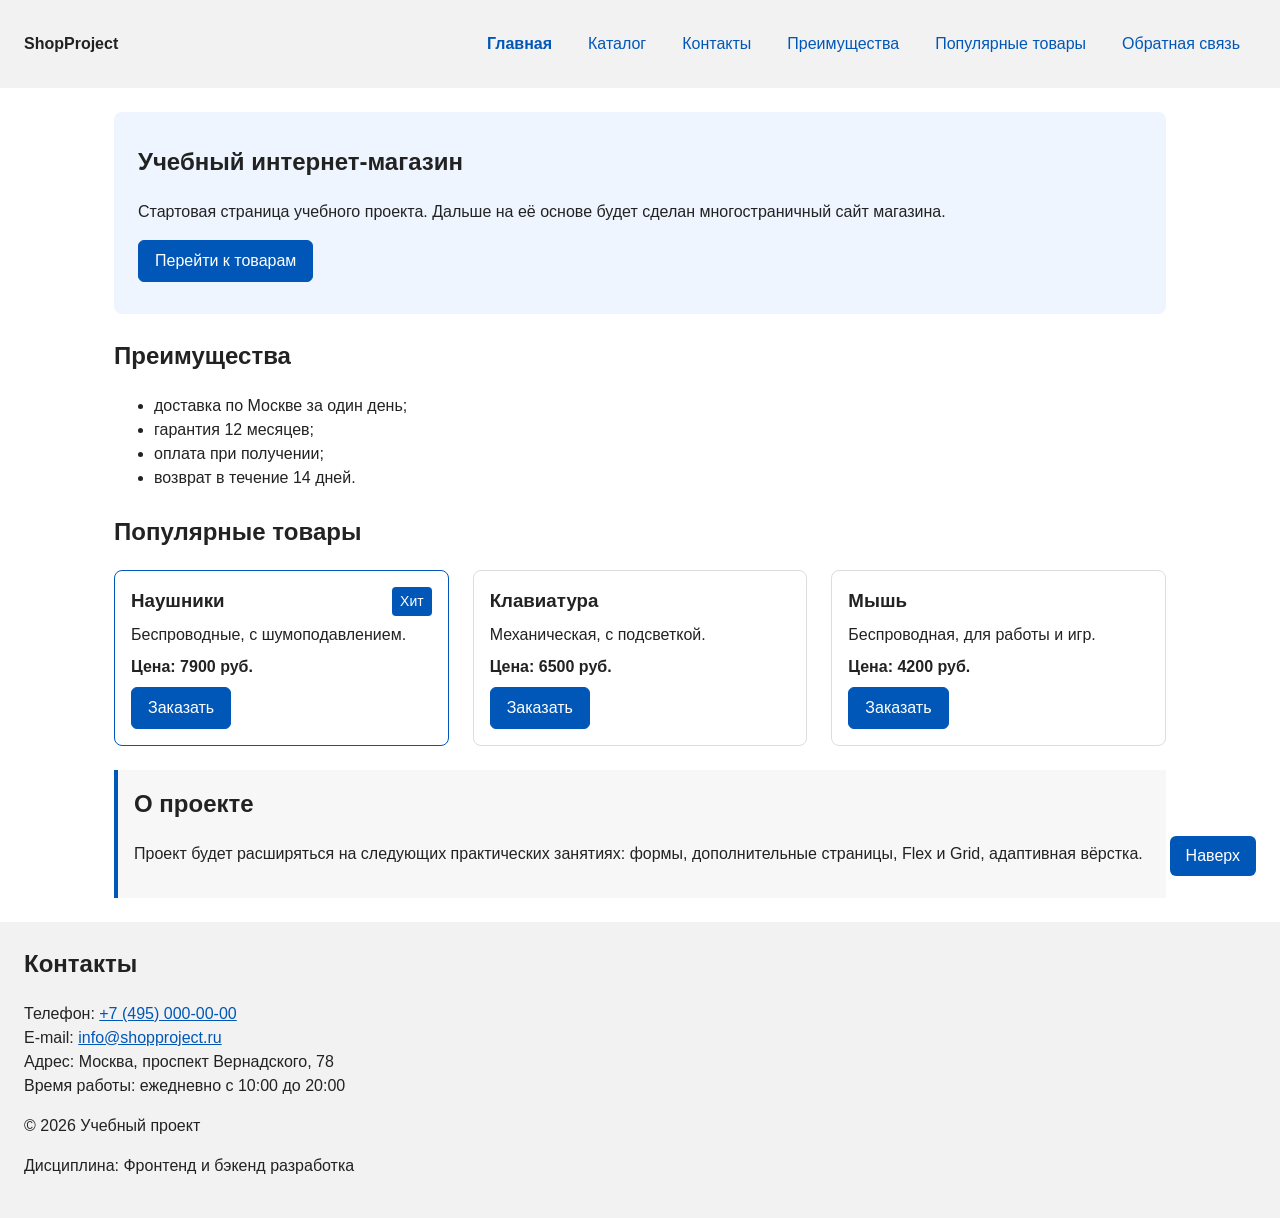
==== commit 4f6e13b6: "Merge pull request #8 from nb-322/feature/flex-grid-navigation feat: add flex navigation and grid ca" ====
--- a/index.html
+++ b/index.html
@@ -48,33 +48,37 @@
     <section class="products" id="popular">
         <h2 class="products__title">Популярные товары</h2>
 
-        <article class="product-card product-card--hit">
-            <span class="product-card__badge">Хит</span>
-            <h3 class="product-card__title">Наушники</h3>
-            <p class="product-card__description">Беспроводные, с шумоподавлением.</p>
-            <p class="product-card__price">Цена: 7900 руб.</p>
-            <button class="button product-card__button" type="button" data-product="Наушники">
-                Заказать
-            </button>
-        </article>
+        <div class="products-grid">
+            <article class="product-card product-card--hit">
+                <span class="product-card__badge">Хит</span>
+                <h3 class="product-card__title">Наушники</h3>
+                <p class="product-card__description">Беспроводные, с шумоподавлением.</p>
+                <p class="product-card__price">Цена: 7900 руб.</p>
+                <button class="button product-card__button" type="button" data-product="Наушники">
+                    Заказать
+                </button>
+            </article>
 
-        <article class="product-card">
-            <h3 class="product-card__title">Клавиатура</h3>
-            <p class="product-card__description">Механическая, с подсветкой.</p>
-            <p class="product-card__price">Цена: 6500 руб.</p>
-            <button class="button product-card__button" type="button" data-product="Клавиатура">
-                Заказать
-            </button>
-        </article>
+            <article class="product-card">
+                <h3 class="product-card__title">Клавиатура</h3>
+                <p class="product-card__description">Механическая, с подсветкой.</p>
+                <p class="product-card__price">Цена: 6500 руб.</p>
+                <button class="button product-card__button" type="button" data-product="Клавиатура">
+                    Заказать
+                </button>
+            </article>
 
-        <article class="product-card">
-            <h3 class="product-card__title">Мышь</h3>
-            <p class="product-card__description">Беспроводная, для работы и игр.</p>
-            <p class="product-card__price">Цена: 4200 руб.</p>
-            <button class="button product-card__button" type="button" data-product="Мышь">
-                Заказать
-            </button>
-        </article>
+            <article class="product-card">
+                <h3 class="product-card__title">Мышь</h3>
+                <p class="product-card__description">Беспроводная, для работы и игр.</p>
+                <p class="product-card__price">Цена: 4200 руб.</p>
+                <button class="button product-card__button" type="button" data-product="Мышь">
+                    Заказать
+                </button>
+            </article>
+    
+        </div>
+
     </section>
 
     <p class="success-message" id="success-message" hidden>
--- a/css/style.css
+++ b/css/style.css
@@ -114,6 +114,11 @@
    4. Шапка и навигация
    =============================== */
 .site-header {
+    display: flex;
+    flex-wrap: wrap;
+    justify-content: space-between;
+    align-items: center;
+    gap: var(--space-md);
     padding: var(--space-lg);
     background-color: var(--color-surface);
 }
@@ -125,21 +130,25 @@
 }
 
 .site-nav__list {
-    margin: var(--space-sm) 0 0;
+    display: flex;
+    flex-wrap: wrap;
+    align-items: center;
+    gap: var(--space-xs);
+    margin: 0;
     padding: 0;
     list-style: none;
 }
 
-.site-nav__item {
-    margin-bottom: var(--space-sm);
-}
-
 .site-nav__link {
+    display: inline-block;
+    padding: var(--space-sm) var(--space-md);
+    border-radius: var(--radius-sm);
     text-decoration: none;
 }
 
 .site-nav__link:hover {
-    text-decoration: underline;
+    color: var(--color-white);
+    background-color: var(--color-primary);
 }
 
 .site-nav__link--active {
@@ -206,9 +215,17 @@
 /* ===============================
    6. Карточки товаров
    =============================== */
+.products-grid {
+    display: grid;
+    grid-template-columns: repeat(auto-fit, minmax(240px, 1fr));
+    gap: var(--space-lg);
+}
+
 .product-card {
     position: relative;
-    margin-bottom: var(--space-md);
+    display: flex;
+    flex-direction: column;
+    gap: var(--space-sm);
     padding: var(--space-md);
     border: 1px solid var(--color-border-light);
     border-radius: var(--radius-lg);
@@ -234,8 +251,10 @@
     border-color: var(--color-primary);
 }
 
-.product-card__title {
-    margin-top: 0;
+.product-card__title,
+.product-card__description,
+.product-card__price {
+    margin: 0;
 }
 
 .product-card__price {
@@ -243,11 +262,70 @@
 }
 
 .product-card__button {
-    margin-top: var(--space-sm);
-}
-
-/* ===============================
-   7. Подвал и кнопка «Наверх»
+    margin-top: auto;
+    align-self: flex-start;
+}
+
+/* ===============================
+   7. Каталог и фильтры
+   =============================== */
+.catalog-layout {
+    display: grid;
+    grid-template-columns: 260px 1fr;
+    grid-template-areas: "filters products";
+    gap: var(--space-lg);
+    margin-bottom: var(--space-lg);
+}
+
+.catalog-layout__filters {
+    grid-area: filters;
+    padding: var(--space-md);
+    border: 1px solid var(--color-border-light);
+    border-radius: var(--radius-lg);
+    background-color: var(--color-surface-alt);
+}
+
+.catalog-layout__products {
+    grid-area: products;
+}
+
+.filters {
+    display: grid;
+    gap: var(--space-md);
+}
+
+.filters__title {
+    margin-top: 0;
+}
+
+.filters__group {
+    margin: 0;
+    padding: var(--space-md);
+    border: 1px solid var(--color-border);
+    border-radius: var(--radius-sm);
+}
+
+.filters__legend {
+    font-weight: bold;
+}
+
+.filters__option,
+.filters__label {
+    display: block;
+    margin-bottom: var(--space-sm);
+}
+
+.filters__input {
+    width: 100%;
+    margin-bottom: var(--space-sm);
+    padding: var(--space-sm);
+    border: 1px solid var(--color-border);
+    border-radius: var(--radius-sm);
+    font: inherit;
+}
+
+/* ===============================
+   8. Подвал и кнопка «Наверх»
    =============================== */
 .site-footer {
     padding: var(--space-lg);
@@ -282,7 +360,7 @@
 }
 
 /* ===============================
-   8. Форма и модальное окно
+   9. Форма и модальное окно
    =============================== */
 .order-dialog {
     width: min(100% - 32px, 560px);
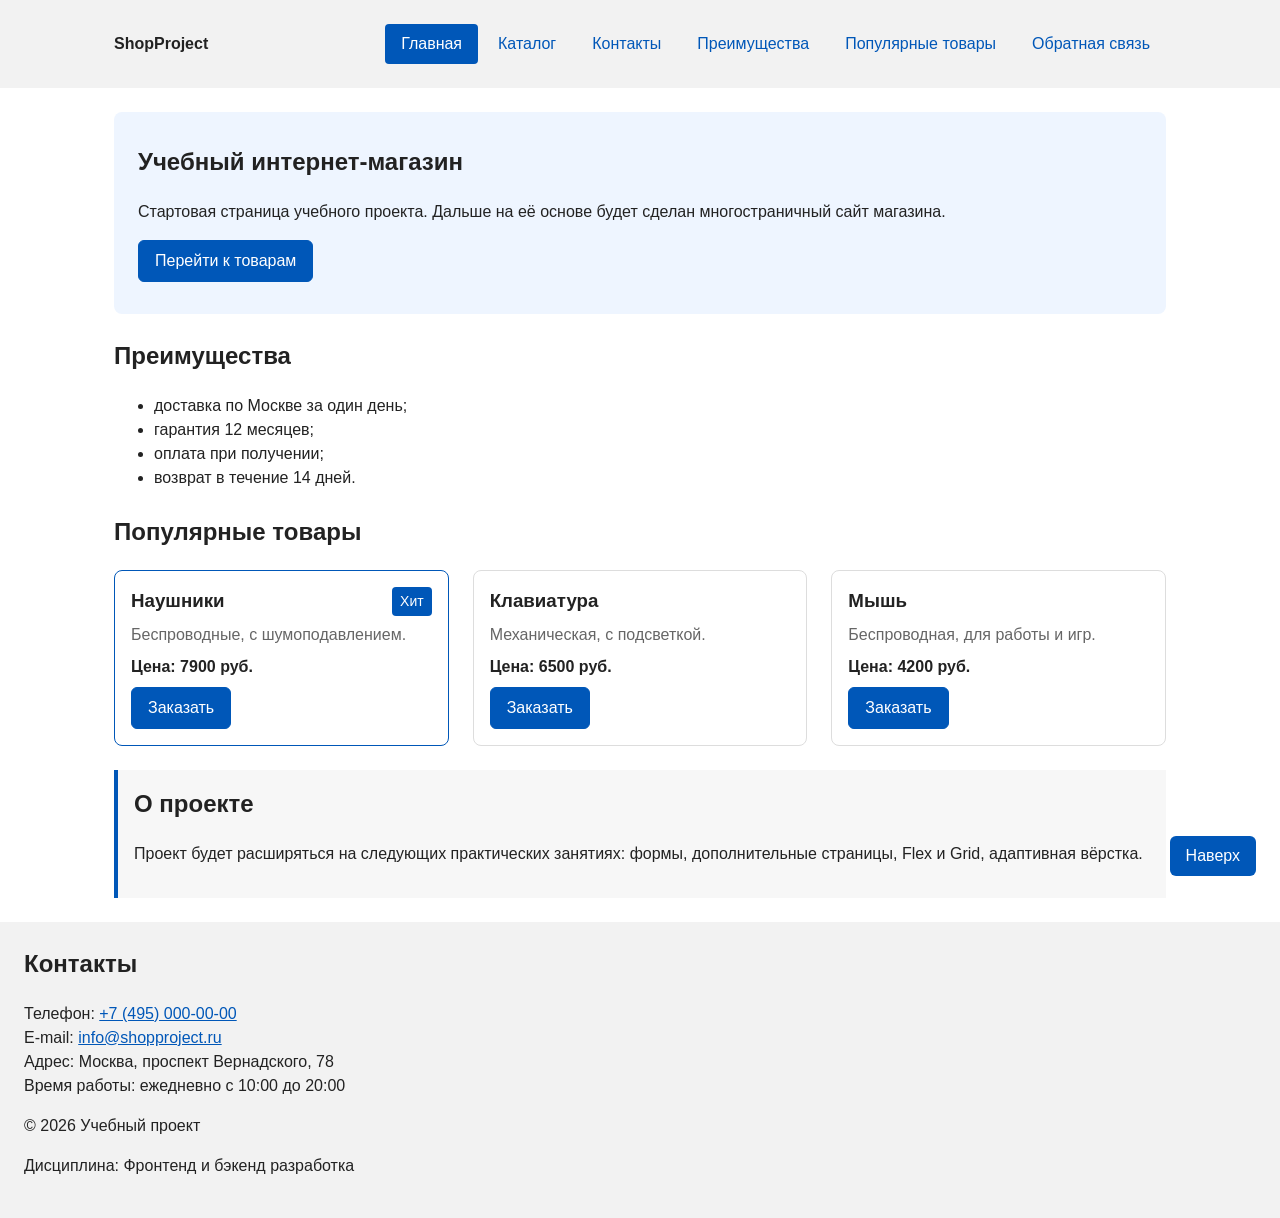
==== commit 589dc8b1: "refactor: apply BEM naming to CSS classes" ====
--- a/index.html
+++ b/index.html
@@ -10,19 +10,21 @@
 </head>
 <body id="top">
 <header class="site-header">
-    <a class="site-header__logo" href="index.html">ShopProject</a>
-    <nav class="site-nav" aria-label="Основная навигация">
-        <ul class="site-nav__list">
-            <li class="site-nav__item">
-                <a class="site-nav__link site-nav__link--active" href="index.html">Главная</a>
-            </li>
-            <li class="site-nav__item"><a class="site-nav__link" href="catalog.html">Каталог</a></li>
-            <li class="site-nav__item"><a class="site-nav__link" href="contacts.html">Контакты</a></li>
-            <li class="site-nav__item"><a class="site-nav__link" href="index.html#advantages">Преимущества</a></li>
-            <li class="site-nav__item"><a class="site-nav__link" href="index.html#popular">Популярные товары</a></li>
-            <li class="site-nav__item"><a class="site-nav__link" href="index.html#contacts">Обратная связь</a></li>
-        </ul>
-    </nav>
+    <div class="site-header__inner">
+        <a class="site-header__logo" href="index.html">ShopProject</a>
+        <nav class="site-nav" aria-label="Основная навигация">
+            <ul class="site-nav__list">
+                <li class="site-nav__item">
+                    <a class="site-nav__link site-nav__link--active" href="index.html">Главная</a>
+                </li>
+                <li class="site-nav__item"><a class="site-nav__link" href="catalog.html">Каталог</a></li>
+                <li class="site-nav__item"><a class="site-nav__link" href="contacts.html">Контакты</a></li>
+                <li class="site-nav__item"><a class="site-nav__link" href="index.html#advantages">Преимущества</a></li>
+                <li class="site-nav__item"><a class="site-nav__link" href="index.html#popular">Популярные товары</a></li>
+                <li class="site-nav__item"><a class="site-nav__link" href="index.html#contacts">Обратная связь</a></li>
+            </ul>
+        </nav>
+    </div>
 </header>
 
 <main class="page">
@@ -32,7 +34,7 @@
             Стартовая страница учебного проекта. Дальше на её основе
             будет сделан многостраничный сайт магазина.
         </p>
-        <a class="button hero__button" href="#popular">Перейти к товарам</a>
+        <a class="button button--primary hero__button" href="#popular">Перейти к товарам</a>
     </section>
 
     <section class="advantages" id="advantages">
@@ -49,12 +51,12 @@
         <h2 class="products__title">Популярные товары</h2>
 
         <div class="products-grid">
-            <article class="product-card product-card--hit">
+            <article class="product-card product-card--featured">
                 <span class="product-card__badge">Хит</span>
                 <h3 class="product-card__title">Наушники</h3>
                 <p class="product-card__description">Беспроводные, с шумоподавлением.</p>
                 <p class="product-card__price">Цена: 7900 руб.</p>
-                <button class="button product-card__button" type="button" data-product="Наушники">
+                <button class="button button--primary product-card__button" type="button" data-product="Наушники">
                     Заказать
                 </button>
             </article>
@@ -63,7 +65,7 @@
                 <h3 class="product-card__title">Клавиатура</h3>
                 <p class="product-card__description">Механическая, с подсветкой.</p>
                 <p class="product-card__price">Цена: 6500 руб.</p>
-                <button class="button product-card__button" type="button" data-product="Клавиатура">
+                <button class="button button--primary product-card__button" type="button" data-product="Клавиатура">
                     Заказать
                 </button>
             </article>
@@ -72,7 +74,7 @@
                 <h3 class="product-card__title">Мышь</h3>
                 <p class="product-card__description">Беспроводная, для работы и игр.</p>
                 <p class="product-card__price">Цена: 4200 руб.</p>
-                <button class="button product-card__button" type="button" data-product="Мышь">
+                <button class="button button--primary product-card__button" type="button" data-product="Мышь">
                     Заказать
                 </button>
             </article>
@@ -190,7 +192,7 @@
 
         <div class="order-form__actions">
             <button class="button button--secondary" type="button" id="close-order-dialog">Закрыть</button>
-            <button class="button" type="submit">Отправить заявку</button>
+            <button class="button button--primary" type="submit">Отправить заявку</button>
         </div>
     </form>
 </dialog>
--- a/css/style.css
+++ b/css/style.css
@@ -65,7 +65,11 @@
     outline-offset: 3px;
 }
 
-section:target,
+.advantages:target,
+.products:target,
+.feedback:target,
+.contacts-info:target,
+.catalog-layout:target,
 .site-footer:target {
     outline: 2px dashed var(--color-primary);
     outline-offset: 4px;
@@ -77,19 +81,35 @@
 .button {
     display: inline-block;
     padding: var(--space-sm) var(--space-md);
-    color: var(--color-white);
-    background-color: var(--color-primary);
-    border: 1px solid var(--color-primary);
+    border: 1px solid transparent;
     border-radius: var(--radius-md);
     font: inherit;
     text-decoration: none;
     cursor: pointer;
 }
 
-.button:hover {
+.button--primary {
+    color: var(--color-white);
+    background-color: var(--color-primary);
+    border-color: var(--color-primary);
+}
+
+.button--primary:hover {
     color: var(--color-white);
     background-color: var(--color-primary-dark);
     border-color: var(--color-primary-dark);
+}
+
+.button--secondary {
+    color: var(--color-primary);
+    background-color: var(--color-white);
+    border-color: var(--color-border);
+}
+
+.button--secondary:hover {
+    color: var(--color-white);
+    background-color: var(--color-primary);
+    border-color: var(--color-primary);
 }
 
 .button:disabled,
@@ -98,29 +118,22 @@
     cursor: not-allowed;
 }
 
-.button--secondary {
-    color: var(--color-text);
-    background-color: var(--color-white);
-    border-color: var(--color-border);
-}
-
-.button--secondary:hover {
-    color: var(--color-text);
+/* ===============================
+   4. Шапка и навигация
+   =============================== */
+.site-header {
     background-color: var(--color-surface);
-    border-color: var(--color-primary);
-}
-
-/* ===============================
-   4. Шапка и навигация
-   =============================== */
-.site-header {
+}
+
+.site-header__inner {
     display: flex;
     flex-wrap: wrap;
     justify-content: space-between;
     align-items: center;
     gap: var(--space-md);
+    max-width: var(--container-width);
+    margin: 0 auto;
     padding: var(--space-lg);
-    background-color: var(--color-surface);
 }
 
 .site-header__logo {
@@ -152,7 +165,8 @@
 }
 
 .site-nav__link--active {
-    font-weight: bold;
+    color: var(--color-white);
+    background-color: var(--color-primary);
 }
 
 /* ===============================
@@ -190,12 +204,14 @@
 .products,
 .catalog,
 .contacts-info,
-.feedback {
+.feedback,
+.catalog-layout {
     margin-bottom: var(--space-lg);
 }
 
 .advantages__title,
 .products__title,
+.catalog-products__title,
 .catalog__title,
 .contacts-info__title,
 .feedback__title {
@@ -247,14 +263,34 @@
     font-size: 14px;
 }
 
-.product-card--hit {
+.product-card__badge--discount {
+    background-color: var(--color-danger);
+}
+
+.product-card--featured {
     border-color: var(--color-primary);
+}
+
+.product-card--discount {
+    border-color: var(--color-danger);
+}
+
+.product-card--discount .product-card__price {
+    color: var(--color-danger);
 }
 
 .product-card__title,
 .product-card__description,
 .product-card__price {
     margin: 0;
+}
+
+.product-card__title {
+    padding-right: 80px;
+}
+
+.product-card__description {
+    color: var(--color-muted);
 }
 
 .product-card__price {
@@ -277,7 +313,7 @@
     margin-bottom: var(--space-lg);
 }
 
-.catalog-layout__filters {
+.catalog-filters {
     grid-area: filters;
     padding: var(--space-md);
     border: 1px solid var(--color-border-light);
@@ -285,37 +321,37 @@
     background-color: var(--color-surface-alt);
 }
 
-.catalog-layout__products {
+.catalog-products {
     grid-area: products;
 }
 
-.filters {
+.catalog-filters__form {
     display: grid;
     gap: var(--space-md);
 }
 
-.filters__title {
-    margin-top: 0;
-}
-
-.filters__group {
+.catalog-filters__title {
+    margin-top: 0;
+}
+
+.catalog-filters__group {
     margin: 0;
     padding: var(--space-md);
     border: 1px solid var(--color-border);
     border-radius: var(--radius-sm);
 }
 
-.filters__legend {
+.catalog-filters__legend {
     font-weight: bold;
 }
 
-.filters__option,
-.filters__label {
+.catalog-filters__option,
+.catalog-filters__label {
     display: block;
     margin-bottom: var(--space-sm);
 }
 
-.filters__input {
+.catalog-filters__input {
     width: 100%;
     margin-bottom: var(--space-sm);
     padding: var(--space-sm);
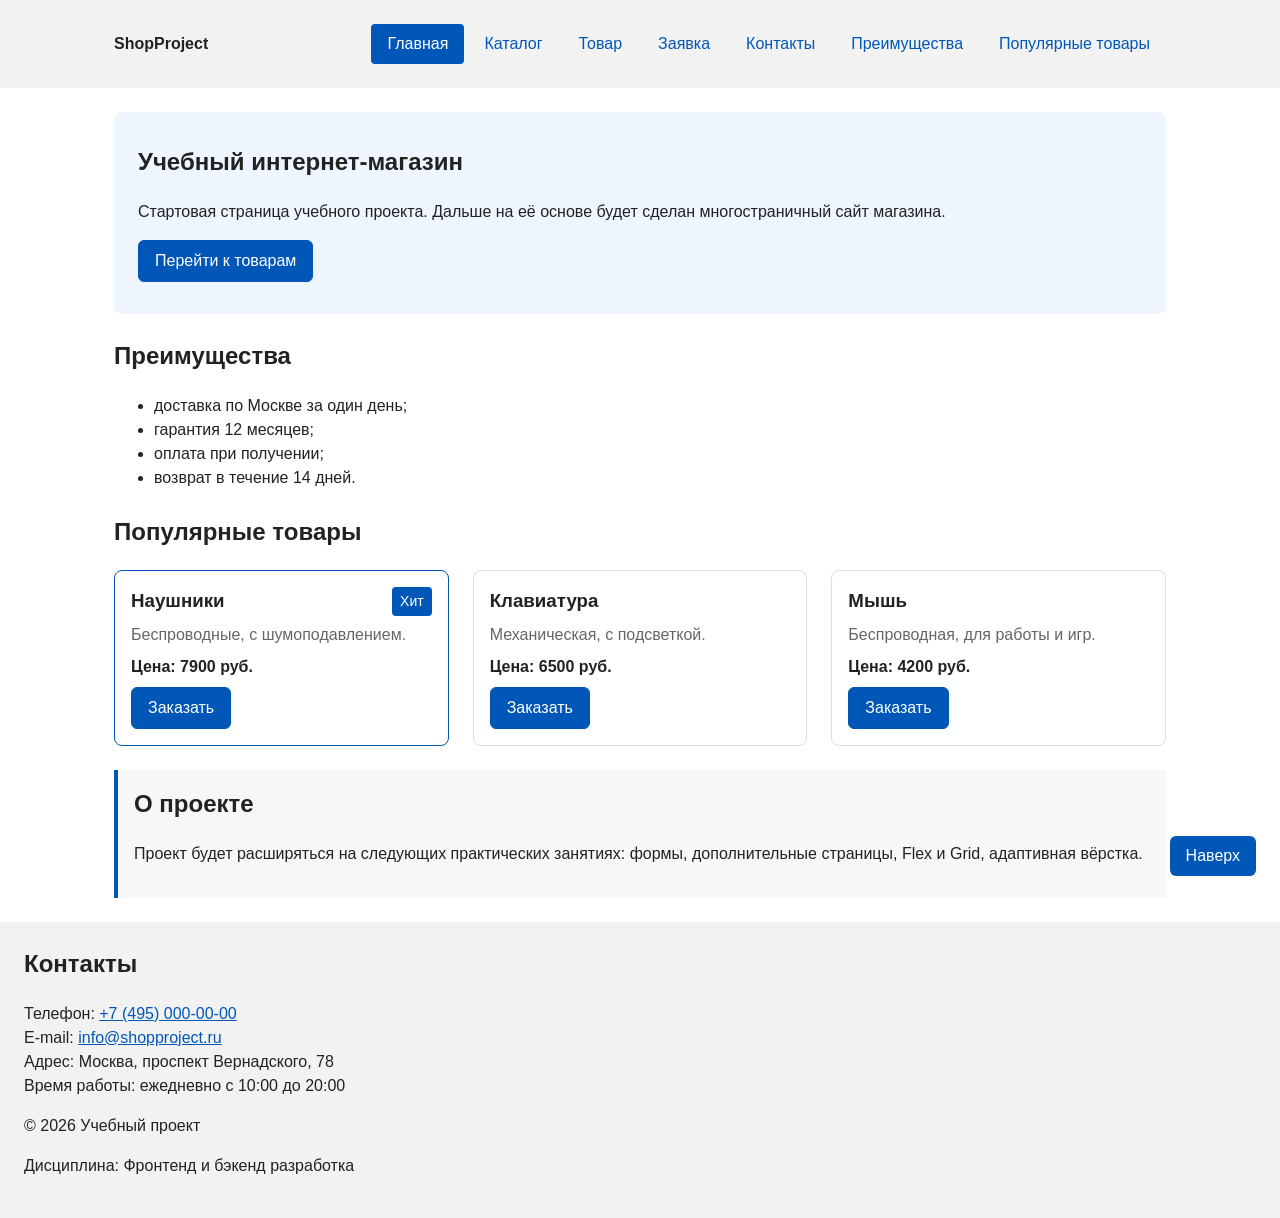
==== commit a54d1974: "fix: prepare HTML CSS project for submission" ====
--- a/index.html
+++ b/index.html
@@ -14,14 +14,13 @@
         <a class="site-header__logo" href="index.html">ShopProject</a>
         <nav class="site-nav" aria-label="Основная навигация">
             <ul class="site-nav__list">
-                <li class="site-nav__item">
-                    <a class="site-nav__link site-nav__link--active" href="index.html">Главная</a>
-                </li>
+                <li class="site-nav__item"><a class="site-nav__link site-nav__link--active" href="index.html">Главная</a></li>
                 <li class="site-nav__item"><a class="site-nav__link" href="catalog.html">Каталог</a></li>
+                <li class="site-nav__item"><a class="site-nav__link" href="product.html">Товар</a></li>
+                <li class="site-nav__item"><a class="site-nav__link" href="order.html">Заявка</a></li>
                 <li class="site-nav__item"><a class="site-nav__link" href="contacts.html">Контакты</a></li>
                 <li class="site-nav__item"><a class="site-nav__link" href="index.html#advantages">Преимущества</a></li>
                 <li class="site-nav__item"><a class="site-nav__link" href="index.html#popular">Популярные товары</a></li>
-                <li class="site-nav__item"><a class="site-nav__link" href="index.html#contacts">Обратная связь</a></li>
             </ul>
         </nav>
     </div>
--- a/css/style.css
+++ b/css/style.css
@@ -70,6 +70,7 @@
 .feedback:target,
 .contacts-info:target,
 .catalog-layout:target,
+.product-specs:target,
 .site-footer:target {
     outline: 2px dashed var(--color-primary);
     outline-offset: 4px;
@@ -184,6 +185,7 @@
     color: var(--color-muted);
 }
 
+.breadcrumbs__link + .breadcrumbs__link::before,
 .breadcrumbs__current::before {
     content: " / ";
     color: var(--color-muted);
@@ -303,7 +305,88 @@
 }
 
 /* ===============================
-   7. Каталог и фильтры
+   7. Страница товара и таблица
+   =============================== */
+.product,
+.product-specs,
+.order {
+    margin-bottom: var(--space-lg);
+}
+
+.product__title,
+.product-specs__title,
+.order__title {
+    margin-top: 0;
+}
+
+.product__layout {
+    display: grid;
+    grid-template-columns: minmax(240px, 1fr) 1fr;
+    gap: var(--space-lg);
+    align-items: start;
+}
+
+.product__image {
+    width: 100%;
+    height: auto;
+    border: 1px solid var(--color-border-light);
+    border-radius: var(--radius-lg);
+}
+
+.product__info {
+    display: flex;
+    flex-direction: column;
+    gap: var(--space-md);
+    align-items: flex-start;
+}
+
+.product__description,
+.product__price,
+.product__availability {
+    margin: 0;
+}
+
+.product__price {
+    font-size: 24px;
+    font-weight: bold;
+}
+
+.product__availability {
+    color: var(--color-success);
+}
+
+.product-table {
+    width: 100%;
+    border-collapse: collapse;
+}
+
+.product-table__caption {
+    margin-bottom: var(--space-sm);
+    color: var(--color-muted);
+    text-align: left;
+}
+
+.product-table th,
+.product-table td {
+    padding: var(--space-sm) var(--space-md);
+    border: 1px solid var(--color-border-light);
+    text-align: left;
+}
+
+.product-table thead th {
+    background-color: var(--color-surface);
+}
+
+.product-table tbody tr:nth-child(even) {
+    background-color: var(--color-surface-alt);
+}
+
+.order__text {
+    margin-top: 0;
+}
+
+/* ===============================
+   8. Каталог и фильтры
    =============================== */
 .catalog-layout {
     display: grid;
@@ -361,7 +444,7 @@
 }
 
 /* ===============================
-   8. Подвал и кнопка «Наверх»
+   9. Подвал и кнопка «Наверх»
    =============================== */
 .site-footer {
     padding: var(--space-lg);
@@ -396,7 +479,7 @@
 }
 
 /* ===============================
-   9. Форма и модальное окно
+   10. Форма и модальное окно
    =============================== */
 .order-dialog {
     width: min(100% - 32px, 560px);
